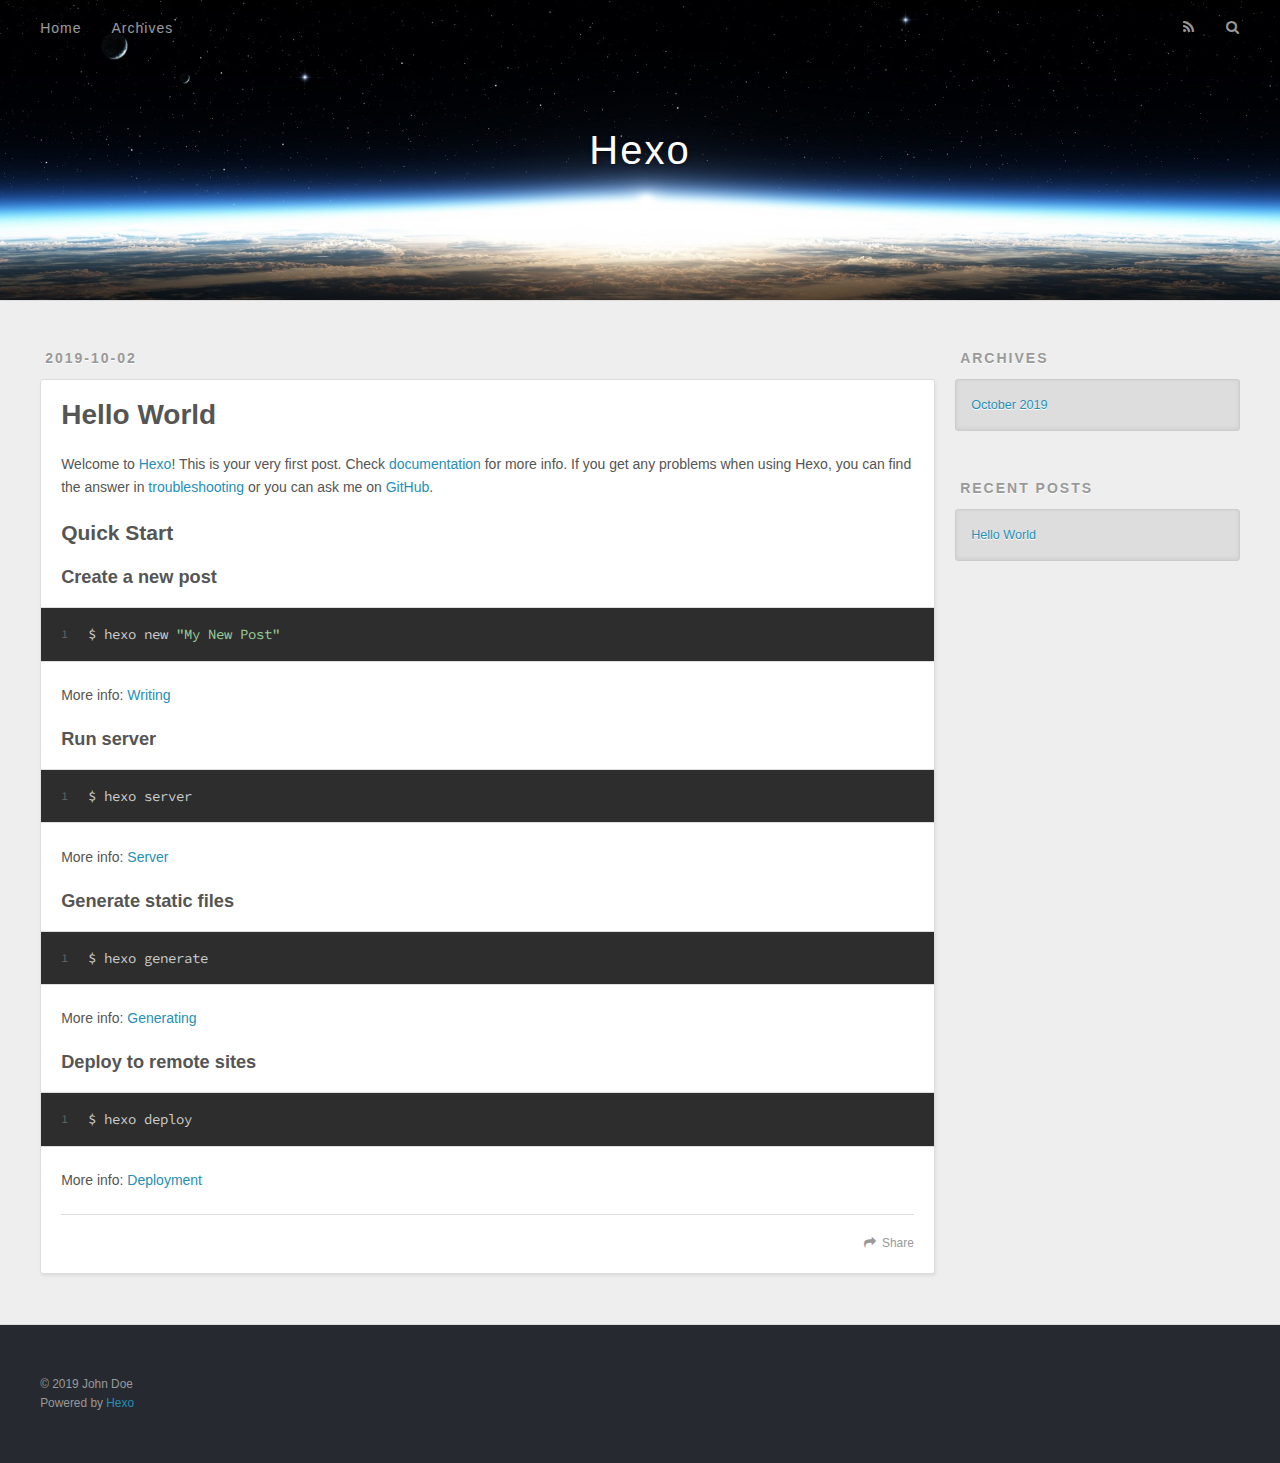
==== index.html @ 778a4d25 "Site updated: 2019-10-02 10:31:04" ====
<!DOCTYPE html>
<html>
<head><meta name="generator" content="Hexo 3.9.0">
  <meta charset="utf-8">
  

  
  <title>Hexo</title>
  <meta name="viewport" content="width=device-width, initial-scale=1, maximum-scale=1">
  <meta property="og:type" content="website">
<meta property="og:title" content="Hexo">
<meta property="og:url" content="http://yoursite.com/index.html">
<meta property="og:site_name" content="Hexo">
<meta property="og:locale" content="en">
<meta name="twitter:card" content="summary">
<meta name="twitter:title" content="Hexo">
  
    <link rel="alternate" href="/atom.xml" title="Hexo" type="application/atom+xml">
  
  
    <link rel="icon" href="/favicon.png">
  
  
    <link href="//fonts.googleapis.com/css?family=Source+Code+Pro" rel="stylesheet" type="text/css">
  
  <link rel="stylesheet" href="/css/style.css">
</head>
</html>
<body>
  <div id="container">
    <div id="wrap">
      <header id="header">
  <div id="banner"></div>
  <div id="header-outer" class="outer">
    <div id="header-title" class="inner">
      <h1 id="logo-wrap">
        <a href="/" id="logo">Hexo</a>
      </h1>
      
    </div>
    <div id="header-inner" class="inner">
      <nav id="main-nav">
        <a id="main-nav-toggle" class="nav-icon"></a>
        
          <a class="main-nav-link" href="/">Home</a>
        
          <a class="main-nav-link" href="/archives">Archives</a>
        
      </nav>
      <nav id="sub-nav">
        
          <a id="nav-rss-link" class="nav-icon" href="/atom.xml" title="RSS Feed"></a>
        
        <a id="nav-search-btn" class="nav-icon" title="Search"></a>
      </nav>
      <div id="search-form-wrap">
        <form action="//google.com/search" method="get" accept-charset="UTF-8" class="search-form"><input type="search" name="q" class="search-form-input" placeholder="Search"><button type="submit" class="search-form-submit">&#xF002;</button><input type="hidden" name="sitesearch" value="http://yoursite.com"></form>
      </div>
    </div>
  </div>
</header>
      <div class="outer">
        <section id="main">
  
    <article id="post-hello-world" class="article article-type-post" itemscope itemprop="blogPost">
  <div class="article-meta">
    <a href="/2019/10/02/hello-world/" class="article-date">
  <time datetime="2019-10-02T01:13:31.733Z" itemprop="datePublished">2019-10-02</time>
</a>
    
  </div>
  <div class="article-inner">
    
    
      <header class="article-header">
        
  
    <h1 itemprop="name">
      <a class="article-title" href="/2019/10/02/hello-world/">Hello World</a>
    </h1>
  

      </header>
    
    <div class="article-entry" itemprop="articleBody">
      
        <p>Welcome to <a href="https://hexo.io/" target="_blank" rel="noopener">Hexo</a>! This is your very first post. Check <a href="https://hexo.io/docs/" target="_blank" rel="noopener">documentation</a> for more info. If you get any problems when using Hexo, you can find the answer in <a href="https://hexo.io/docs/troubleshooting.html" target="_blank" rel="noopener">troubleshooting</a> or you can ask me on <a href="https://github.com/hexojs/hexo/issues" target="_blank" rel="noopener">GitHub</a>.</p>
<h2 id="Quick-Start"><a href="#Quick-Start" class="headerlink" title="Quick Start"></a>Quick Start</h2><h3 id="Create-a-new-post"><a href="#Create-a-new-post" class="headerlink" title="Create a new post"></a>Create a new post</h3><figure class="highlight bash"><table><tr><td class="gutter"><pre><span class="line">1</span><br></pre></td><td class="code"><pre><span class="line">$ hexo new <span class="string">"My New Post"</span></span><br></pre></td></tr></table></figure>

<p>More info: <a href="https://hexo.io/docs/writing.html" target="_blank" rel="noopener">Writing</a></p>
<h3 id="Run-server"><a href="#Run-server" class="headerlink" title="Run server"></a>Run server</h3><figure class="highlight bash"><table><tr><td class="gutter"><pre><span class="line">1</span><br></pre></td><td class="code"><pre><span class="line">$ hexo server</span><br></pre></td></tr></table></figure>

<p>More info: <a href="https://hexo.io/docs/server.html" target="_blank" rel="noopener">Server</a></p>
<h3 id="Generate-static-files"><a href="#Generate-static-files" class="headerlink" title="Generate static files"></a>Generate static files</h3><figure class="highlight bash"><table><tr><td class="gutter"><pre><span class="line">1</span><br></pre></td><td class="code"><pre><span class="line">$ hexo generate</span><br></pre></td></tr></table></figure>

<p>More info: <a href="https://hexo.io/docs/generating.html" target="_blank" rel="noopener">Generating</a></p>
<h3 id="Deploy-to-remote-sites"><a href="#Deploy-to-remote-sites" class="headerlink" title="Deploy to remote sites"></a>Deploy to remote sites</h3><figure class="highlight bash"><table><tr><td class="gutter"><pre><span class="line">1</span><br></pre></td><td class="code"><pre><span class="line">$ hexo deploy</span><br></pre></td></tr></table></figure>

<p>More info: <a href="https://hexo.io/docs/deployment.html" target="_blank" rel="noopener">Deployment</a></p>

      
    </div>
    <footer class="article-footer">
      <a data-url="http://yoursite.com/2019/10/02/hello-world/" data-id="ck18lhtvt0000tco5fx8d82p9" class="article-share-link">Share</a>
      
      
    </footer>
  </div>
  
</article>


  


</section>
        
          <aside id="sidebar">
  
    

  
    

  
    
  
    
  <div class="widget-wrap">
    <h3 class="widget-title">Archives</h3>
    <div class="widget">
      <ul class="archive-list"><li class="archive-list-item"><a class="archive-list-link" href="/archives/2019/10/">October 2019</a></li></ul>
    </div>
  </div>


  
    
  <div class="widget-wrap">
    <h3 class="widget-title">Recent Posts</h3>
    <div class="widget">
      <ul>
        
          <li>
            <a href="/2019/10/02/hello-world/">Hello World</a>
          </li>
        
      </ul>
    </div>
  </div>

  
</aside>
        
      </div>
      <footer id="footer">
  
  <div class="outer">
    <div id="footer-info" class="inner">
      &copy; 2019 John Doe<br>
      Powered by <a href="http://hexo.io/" target="_blank">Hexo</a>
    </div>
  </div>
</footer>
    </div>
    <nav id="mobile-nav">
  
    <a href="/" class="mobile-nav-link">Home</a>
  
    <a href="/archives" class="mobile-nav-link">Archives</a>
  
</nav>
    

<script src="//ajax.googleapis.com/ajax/libs/jquery/2.0.3/jquery.min.js"></script>


  <link rel="stylesheet" href="/fancybox/jquery.fancybox.css">
  <script src="/fancybox/jquery.fancybox.pack.js"></script>


<script src="/js/script.js"></script>



  </div>
</body>
</html>
---- css/style.css ----
body {
  width: 100%;
}
body:before,
body:after {
  content: "";
  display: table;
}
body:after {
  clear: both;
}
html,
body,
div,
span,
applet,
object,
iframe,
h1,
h2,
h3,
h4,
h5,
h6,
p,
blockquote,
pre,
a,
abbr,
acronym,
address,
big,
cite,
code,
del,
dfn,
em,
img,
ins,
kbd,
q,
s,
samp,
small,
strike,
strong,
sub,
sup,
tt,
var,
dl,
dt,
dd,
ol,
ul,
li,
fieldset,
form,
label,
legend,
table,
caption,
tbody,
tfoot,
thead,
tr,
th,
td {
  margin: 0;
  padding: 0;
  border: 0;
  outline: 0;
  font-weight: inherit;
  font-style: inherit;
  font-family: inherit;
  font-size: 100%;
  vertical-align: baseline;
}
body {
  line-height: 1;
  color: #000;
  background: #fff;
}
ol,
ul {
  list-style: none;
}
table {
  border-collapse: separate;
  border-spacing: 0;
  vertical-align: middle;
}
caption,
th,
td {
  text-align: left;
  font-weight: normal;
  vertical-align: middle;
}
a img {
  border: none;
}
input,
button {
  margin: 0;
  padding: 0;
}
input::-moz-focus-inner,
button::-moz-focus-inner {
  border: 0;
  padding: 0;
}
@font-face {
  font-family: FontAwesome;
  font-style: normal;
  font-weight: normal;
  src: url("fonts/fontawesome-webfont.eot?v=#4.0.3");
  src: url("fonts/fontawesome-webfont.eot?#iefix&v=#4.0.3") format("embedded-opentype"), url("fonts/fontawesome-webfont.woff?v=#4.0.3") format("woff"), url("fonts/fontawesome-webfont.ttf?v=#4.0.3") format("truetype"), url("fonts/fontawesome-webfont.svg#fontawesomeregular?v=#4.0.3") format("svg");
}
html,
body,
#container {
  height: 100%;
}
body {
  background: #eee;
  font: 14px -apple-system, BlinkMacSystemFont, "Segoe UI", "Roboto", "Oxygen", "Ubuntu", "Cantarell", "Fira Sans", "Droid Sans", "Helvetica Neue", sans-serif;
  -webkit-text-size-adjust: 100%;
}
.outer {
  max-width: 1220px;
  margin: 0 auto;
  padding: 0 20px;
}
.outer:before,
.outer:after {
  content: "";
  display: table;
}
.outer:after {
  clear: both;
}
.inner {
  display: inline;
  float: left;
  width: 98.33333333333333%;
  margin: 0 0.833333333333333%;
}
.left,
.alignleft {
  float: left;
}
.right,
.alignright {
  float: right;
}
.clear {
  clear: both;
}
#container {
  position: relative;
}
.mobile-nav-on {
  overflow: hidden;
}
#wrap {
  height: 100%;
  width: 100%;
  position: absolute;
  top: 0;
  left: 0;
  -webkit-transition: 0.2s ease-out;
  -moz-transition: 0.2s ease-out;
  -ms-transition: 0.2s ease-out;
  transition: 0.2s ease-out;
  z-index: 1;
  background: #eee;
}
.mobile-nav-on #wrap {
  left: 280px;
}
@media screen and (min-width: 768px) {
  #main {
    display: inline;
    float: left;
    width: 73.33333333333333%;
    margin: 0 0.833333333333333%;
  }
}
.article-date,
.article-category-link,
.archive-year,
.widget-title {
  text-decoration: none;
  text-transform: uppercase;
  letter-spacing: 2px;
  color: #999;
  margin-bottom: 1em;
  margin-left: 5px;
  line-height: 1em;
  text-shadow: 0 1px #fff;
  font-weight: bold;
}
.article-inner,
.archive-article-inner {
  background: #fff;
  -webkit-box-shadow: 1px 2px 3px #ddd;
  box-shadow: 1px 2px 3px #ddd;
  border: 1px solid #ddd;
  border-radius: 3px;
}
.article-entry h1,
.widget h1 {
  font-size: 2em;
}
.article-entry h2,
.widget h2 {
  font-size: 1.5em;
}
.article-entry h3,
.widget h3 {
  font-size: 1.3em;
}
.article-entry h4,
.widget h4 {
  font-size: 1.2em;
}
.article-entry h5,
.widget h5 {
  font-size: 1em;
}
.article-entry h6,
.widget h6 {
  font-size: 1em;
  color: #999;
}
.article-entry hr,
.widget hr {
  border: 1px dashed #ddd;
}
.article-entry strong,
.widget strong {
  font-weight: bold;
}
.article-entry em,
.widget em,
.article-entry cite,
.widget cite {
  font-style: italic;
}
.article-entry sup,
.widget sup,
.article-entry sub,
.widget sub {
  font-size: 0.75em;
  line-height: 0;
  position: relative;
  vertical-align: baseline;
}
.article-entry sup,
.widget sup {
  top: -0.5em;
}
.article-entry sub,
.widget sub {
  bottom: -0.2em;
}
.article-entry small,
.widget small {
  font-size: 0.85em;
}
.article-entry acronym,
.widget acronym,
.article-entry abbr,
.widget abbr {
  border-bottom: 1px dotted;
}
.article-entry ul,
.widget ul,
.article-entry ol,
.widget ol,
.article-entry dl,
.widget dl {
  margin: 0 20px;
  line-height: 1.6em;
}
.article-entry ul ul,
.widget ul ul,
.article-entry ol ul,
.widget ol ul,
.article-entry ul ol,
.widget ul ol,
.article-entry ol ol,
.widget ol ol {
  margin-top: 0;
  margin-bottom: 0;
}
.article-entry ul,
.widget ul {
  list-style: disc;
}
.article-entry ol,
.widget ol {
  list-style: decimal;
}
.article-entry dt,
.widget dt {
  font-weight: bold;
}
#header {
  height: 300px;
  position: relative;
  border-bottom: 1px solid #ddd;
}
#header:before,
#header:after {
  content: "";
  position: absolute;
  left: 0;
  right: 0;
  height: 40px;
}
#header:before {
  top: 0;
  background: -webkit-linear-gradient(rgba(0,0,0,0.2), transparent);
  background: -moz-linear-gradient(rgba(0,0,0,0.2), transparent);
  background: -ms-linear-gradient(rgba(0,0,0,0.2), transparent);
  background: linear-gradient(rgba(0,0,0,0.2), transparent);
}
#header:after {
  bottom: 0;
  background: -webkit-linear-gradient(transparent, rgba(0,0,0,0.2));
  background: -moz-linear-gradient(transparent, rgba(0,0,0,0.2));
  background: -ms-linear-gradient(transparent, rgba(0,0,0,0.2));
  background: linear-gradient(transparent, rgba(0,0,0,0.2));
}
#header-outer {
  height: 100%;
  position: relative;
}
#header-inner {
  position: relative;
  overflow: hidden;
}
#banner {
  position: absolute;
  top: 0;
  left: 0;
  width: 100%;
  height: 100%;
  background: url("images/banner.jpg") center #000;
  -webkit-background-size: cover;
  -moz-background-size: cover;
  background-size: cover;
  z-index: -1;
}
#header-title {
  text-align: center;
  height: 40px;
  position: absolute;
  top: 50%;
  left: 0;
  margin-top: -20px;
}
#logo,
#subtitle {
  text-decoration: none;
  color: #fff;
  font-weight: 300;
  text-shadow: 0 1px 4px rgba(0,0,0,0.3);
}
#logo {
  font-size: 40px;
  line-height: 40px;
  letter-spacing: 2px;
}
#subtitle {
  font-size: 16px;
  line-height: 16px;
  letter-spacing: 1px;
}
#subtitle-wrap {
  margin-top: 16px;
}
#main-nav {
  float: left;
  margin-left: -15px;
}
.nav-icon,
.main-nav-link {
  float: left;
  color: #fff;
  opacity: 0.6;
  text-decoration: none;
  text-shadow: 0 1px rgba(0,0,0,0.2);
  -webkit-transition: opacity 0.2s;
  -moz-transition: opacity 0.2s;
  -ms-transition: opacity 0.2s;
  transition: opacity 0.2s;
  display: block;
  padding: 20px 15px;
}
.nav-icon:hover,
.main-nav-link:hover {
  opacity: 1;
}
.nav-icon {
  font-family: FontAwesome;
  text-align: center;
  font-size: 14px;
  width: 14px;
  height: 14px;
  padding: 20px 15px;
  position: relative;
  cursor: pointer;
}
.main-nav-link {
  font-weight: 300;
  letter-spacing: 1px;
}
@media screen and (max-width: 479px) {
  .main-nav-link {
    display: none;
  }
}
#main-nav-toggle {
  display: none;
}
#main-nav-toggle:before {
  content: "\f0c9";
}
@media screen and (max-width: 479px) {
  #main-nav-toggle {
    display: block;
  }
}
#sub-nav {
  float: right;
  margin-right: -15px;
}
#nav-rss-link:before {
  content: "\f09e";
}
#nav-search-btn:before {
  content: "\f002";
}
#search-form-wrap {
  position: absolute;
  top: 15px;
  width: 150px;
  height: 30px;
  right: -150px;
  opacity: 0;
  -webkit-transition: 0.2s ease-out;
  -moz-transition: 0.2s ease-out;
  -ms-transition: 0.2s ease-out;
  transition: 0.2s ease-out;
}
#search-form-wrap.on {
  opacity: 1;
  right: 0;
}
@media screen and (max-width: 479px) {
  #search-form-wrap {
    width: 100%;
    right: -100%;
  }
}
.search-form {
  position: absolute;
  top: 0;
  left: 0;
  right: 0;
  background: #fff;
  padding: 5px 15px;
  border-radius: 15px;
  -webkit-box-shadow: 0 0 10px rgba(0,0,0,0.3);
  box-shadow: 0 0 10px rgba(0,0,0,0.3);
}
.search-form-input {
  border: none;
  background: none;
  color: #555;
  width: 100%;
  font: 13px -apple-system, BlinkMacSystemFont, "Segoe UI", "Roboto", "Oxygen", "Ubuntu", "Cantarell", "Fira Sans", "Droid Sans", "Helvetica Neue", sans-serif;
  outline: none;
}
.search-form-input::-webkit-search-results-decoration,
.search-form-input::-webkit-search-cancel-button {
  -webkit-appearance: none;
}
.search-form-submit {
  position: absolute;
  top: 50%;
  right: 10px;
  margin-top: -7px;
  font: 13px FontAwesome;
  border: none;
  background: none;
  color: #bbb;
  cursor: pointer;
}
.search-form-submit:hover,
.search-form-submit:focus {
  color: #777;
}
.article {
  margin: 50px 0;
}
.article-inner {
  overflow: hidden;
}
.article-meta:before,
.article-meta:after {
  content: "";
  display: table;
}
.article-meta:after {
  clear: both;
}
.article-date {
  float: left;
}
.article-category {
  float: left;
  line-height: 1em;
  color: #ccc;
  text-shadow: 0 1px #fff;
  margin-left: 8px;
}
.article-category:before {
  content: "\2022";
}
.article-category-link {
  margin: 0 12px 1em;
}
.article-header {
  padding: 20px 20px 0;
}
.article-title {
  text-decoration: none;
  font-size: 2em;
  font-weight: bold;
  color: #555;
  line-height: 1.1em;
  -webkit-transition: color 0.2s;
  -moz-transition: color 0.2s;
  -ms-transition: color 0.2s;
  transition: color 0.2s;
}
a.article-title:hover {
  color: #258fb8;
}
.article-entry {
  color: #555;
  padding: 0 20px;
}
.article-entry:before,
.article-entry:after {
  content: "";
  display: table;
}
.article-entry:after {
  clear: both;
}
.article-entry p,
.article-entry table {
  line-height: 1.6em;
  margin: 1.6em 0;
}
.article-entry h1,
.article-entry h2,
.article-entry h3,
.article-entry h4,
.article-entry h5,
.article-entry h6 {
  font-weight: bold;
}
.article-entry h1,
.article-entry h2,
.article-entry h3,
.article-entry h4,
.article-entry h5,
.article-entry h6 {
  line-height: 1.1em;
  margin: 1.1em 0;
}
.article-entry a {
  color: #258fb8;
  text-decoration: none;
}
.article-entry a:hover {
  text-decoration: underline;
}
.article-entry ul,
.article-entry ol,
.article-entry dl {
  margin-top: 1.6em;
  margin-bottom: 1.6em;
}
.article-entry img,
.article-entry video {
  max-width: 100%;
  height: auto;
  display: block;
  margin: auto;
}
.article-entry iframe {
  border: none;
}
.article-entry table {
  width: 100%;
  border-collapse: collapse;
  border-spacing: 0;
}
.article-entry th {
  font-weight: bold;
  border-bottom: 3px solid #ddd;
  padding-bottom: 0.5em;
}
.article-entry td {
  border-bottom: 1px solid #ddd;
  padding: 10px 0;
}
.article-entry blockquote {
  font-family: Georgia, "Times New Roman", serif;
  font-size: 1.4em;
  margin: 1.6em 20px;
  text-align: center;
}
.article-entry blockquote footer {
  font-size: 14px;
  margin: 1.6em 0;
  font-family: -apple-system, BlinkMacSystemFont, "Segoe UI", "Roboto", "Oxygen", "Ubuntu", "Cantarell", "Fira Sans", "Droid Sans", "Helvetica Neue", sans-serif;
}
.article-entry blockquote footer cite:before {
  content: "—";
  padding: 0 0.5em;
}
.article-entry .pullquote {
  text-align: left;
  width: 45%;
  margin: 0;
}
.article-entry .pullquote.left {
  margin-left: 0.5em;
  margin-right: 1em;
}
.article-entry .pullquote.right {
  margin-right: 0.5em;
  margin-left: 1em;
}
.article-entry .caption {
  color: #999;
  display: block;
  font-size: 0.9em;
  margin-top: 0.5em;
  position: relative;
  text-align: center;
}
.article-entry .video-container {
  position: relative;
  padding-top: 56.25%;
  height: 0;
  overflow: hidden;
}
.article-entry .video-container iframe,
.article-entry .video-container object,
.article-entry .video-container embed {
  position: absolute;
  top: 0;
  left: 0;
  width: 100%;
  height: 100%;
  margin-top: 0;
}
.article-more-link a {
  display: inline-block;
  line-height: 1em;
  padding: 6px 15px;
  border-radius: 15px;
  background: #eee;
  color: #999;
  text-shadow: 0 1px #fff;
  text-decoration: none;
}
.article-more-link a:hover {
  background: #258fb8;
  color: #fff;
  text-decoration: none;
  text-shadow: 0 1px #1e7293;
}
.article-footer {
  font-size: 0.85em;
  line-height: 1.6em;
  border-top: 1px solid #ddd;
  padding-top: 1.6em;
  margin: 0 20px 20px;
}
.article-footer:before,
.article-footer:after {
  content: "";
  display: table;
}
.article-footer:after {
  clear: both;
}
.article-footer a {
  color: #999;
  text-decoration: none;
}
.article-footer a:hover {
  color: #555;
}
.article-tag-list-item {
  float: left;
  margin-right: 10px;
}
.article-tag-list-link:before {
  content: "#";
}
.article-comment-link {
  float: right;
}
.article-comment-link:before {
  content: "\f075";
  font-family: FontAwesome;
  padding-right: 8px;
}
.article-share-link {
  cursor: pointer;
  float: right;
  margin-left: 20px;
}
.article-share-link:before {
  content: "\f064";
  font-family: FontAwesome;
  padding-right: 6px;
}
#article-nav {
  position: relative;
}
#article-nav:before,
#article-nav:after {
  content: "";
  display: table;
}
#article-nav:after {
  clear: both;
}
@media screen and (min-width: 768px) {
  #article-nav {
    margin: 50px 0;
  }
  #article-nav:before {
    width: 8px;
    height: 8px;
    position: absolute;
    top: 50%;
    left: 50%;
    margin-top: -4px;
    margin-left: -4px;
    content: "";
    border-radius: 50%;
    background: #ddd;
    -webkit-box-shadow: 0 1px 2px #fff;
    box-shadow: 0 1px 2px #fff;
  }
}
.article-nav-link-wrap {
  text-decoration: none;
  text-shadow: 0 1px #fff;
  color: #999;
  -webkit-box-sizing: border-box;
  -moz-box-sizing: border-box;
  box-sizing: border-box;
  margin-top: 50px;
  text-align: center;
  display: block;
}
.article-nav-link-wrap:hover {
  color: #555;
}
@media screen and (min-width: 768px) {
  .article-nav-link-wrap {
    width: 50%;
    margin-top: 0;
  }
}
@media screen and (min-width: 768px) {
  #article-nav-newer {
    float: left;
    text-align: right;
    padding-right: 20px;
  }
}
@media screen and (min-width: 768px) {
  #article-nav-older {
    float: right;
    text-align: left;
    padding-left: 20px;
  }
}
.article-nav-caption {
  text-transform: uppercase;
  letter-spacing: 2px;
  color: #ddd;
  line-height: 1em;
  font-weight: bold;
}
#article-nav-newer .article-nav-caption {
  margin-right: -2px;
}
.article-nav-title {
  font-size: 0.85em;
  line-height: 1.6em;
  margin-top: 0.5em;
}
.article-share-box {
  position: absolute;
  display: none;
  background: #fff;
  -webkit-box-shadow: 1px 2px 10px rgba(0,0,0,0.2);
  box-shadow: 1px 2px 10px rgba(0,0,0,0.2);
  border-radius: 3px;
  margin-left: -145px;
  overflow: hidden;
  z-index: 1;
}
.article-share-box.on {
  display: block;
}
.article-share-input {
  width: 100%;
  background: none;
  -webkit-box-sizing: border-box;
  -moz-box-sizing: border-box;
  box-sizing: border-box;
  font: 14px -apple-system, BlinkMacSystemFont, "Segoe UI", "Roboto", "Oxygen", "Ubuntu", "Cantarell", "Fira Sans", "Droid Sans", "Helvetica Neue", sans-serif;
  padding: 0 15px;
  color: #555;
  outline: none;
  border: 1px solid #ddd;
  border-radius: 3px 3px 0 0;
  height: 36px;
  line-height: 36px;
}
.article-share-links {
  background: #eee;
}
.article-share-links:before,
.article-share-links:after {
  content: "";
  display: table;
}
.article-share-links:after {
  clear: both;
}
.article-share-twitter,
.article-share-facebook,
.article-share-pinterest,
.article-share-google {
  width: 50px;
  height: 36px;
  display: block;
  float: left;
  position: relative;
  color: #999;
  text-shadow: 0 1px #fff;
}
.article-share-twitter:before,
.article-share-facebook:before,
.article-share-pinterest:before,
.article-share-google:before {
  font-size: 20px;
  font-family: FontAwesome;
  width: 20px;
  height: 20px;
  position: absolute;
  top: 50%;
  left: 50%;
  margin-top: -10px;
  margin-left: -10px;
  text-align: center;
}
.article-share-twitter:hover,
.article-share-facebook:hover,
.article-share-pinterest:hover,
.article-share-google:hover {
  color: #fff;
}
.article-share-twitter:before {
  content: "\f099";
}
.article-share-twitter:hover {
  background: #00aced;
  text-shadow: 0 1px #008abe;
}
.article-share-facebook:before {
  content: "\f09a";
}
.article-share-facebook:hover {
  background: #3b5998;
  text-shadow: 0 1px #2f477a;
}
.article-share-pinterest:before {
  content: "\f0d2";
}
.article-share-pinterest:hover {
  background: #cb2027;
  text-shadow: 0 1px #a21a1f;
}
.article-share-google:before {
  content: "\f0d5";
}
.article-share-google:hover {
  background: #dd4b39;
  text-shadow: 0 1px #be3221;
}
.article-gallery {
  background: #000;
  position: relative;
}
.article-gallery-photos {
  position: relative;
  overflow: hidden;
}
.article-gallery-img {
  display: none;
  max-width: 100%;
}
.article-gallery-img:first-child {
  display: block;
}
.article-gallery-img.loaded {
  position: absolute;
  display: block;
}
.article-gallery-img img {
  display: block;
  max-width: 100%;
  margin: 0 auto;
}
#comments {
  background: #fff;
  -webkit-box-shadow: 1px 2px 3px #ddd;
  box-shadow: 1px 2px 3px #ddd;
  padding: 20px;
  border: 1px solid #ddd;
  border-radius: 3px;
  margin: 50px 0;
}
#comments a {
  color: #258fb8;
}
.archives-wrap {
  margin: 50px 0;
}
.archives:before,
.archives:after {
  content: "";
  display: table;
}
.archives:after {
  clear: both;
}
.archive-year-wrap {
  margin-bottom: 1em;
}
.archives {
  -webkit-column-gap: 10px;
  -moz-column-gap: 10px;
  column-gap: 10px;
}
@media screen and (min-width: 480px) and (max-width: 767px) {
  .archives {
    -webkit-column-count: 2;
    -moz-column-count: 2;
    column-count: 2;
  }
}
@media screen and (min-width: 768px) {
  .archives {
    -webkit-column-count: 3;
    -moz-column-count: 3;
    column-count: 3;
  }
}
.archive-article {
  -webkit-column-break-inside: avoid;
  page-break-inside: avoid;
  overflow: hidden;
  break-inside: avoid-column;
}
.archive-article-inner {
  padding: 10px;
  margin-bottom: 15px;
}
.archive-article-title {
  text-decoration: none;
  font-weight: bold;
  color: #555;
  -webkit-transition: color 0.2s;
  -moz-transition: color 0.2s;
  -ms-transition: color 0.2s;
  transition: color 0.2s;
  line-height: 1.6em;
}
.archive-article-title:hover {
  color: #258fb8;
}
.archive-article-footer {
  margin-top: 1em;
}
.archive-article-date {
  color: #999;
  text-decoration: none;
  font-size: 0.85em;
  line-height: 1em;
  margin-bottom: 0.5em;
  display: block;
}
#page-nav {
  margin: 50px auto;
  background: #fff;
  -webkit-box-shadow: 1px 2px 3px #ddd;
  box-shadow: 1px 2px 3px #ddd;
  border: 1px solid #ddd;
  border-radius: 3px;
  text-align: center;
  color: #999;
  overflow: hidden;
}
#page-nav:before,
#page-nav:after {
  content: "";
  display: table;
}
#page-nav:after {
  clear: both;
}
#page-nav a,
#page-nav span {
  padding: 10px 20px;
  line-height: 1;
  height: 2ex;
}
#page-nav a {
  color: #999;
  text-decoration: none;
}
#page-nav a:hover {
  background: #999;
  color: #fff;
}
#page-nav .prev {
  float: left;
}
#page-nav .next {
  float: right;
}
#page-nav .page-number {
  display: inline-block;
}
@media screen and (max-width: 479px) {
  #page-nav .page-number {
    display: none;
  }
}
#page-nav .current {
  color: #555;
  font-weight: bold;
}
#page-nav .space {
  color: #ddd;
}
#footer {
  background: #262a30;
  padding: 50px 0;
  border-top: 1px solid #ddd;
  color: #999;
}
#footer a {
  color: #258fb8;
  text-decoration: none;
}
#footer a:hover {
  text-decoration: underline;
}
#footer-info {
  line-height: 1.6em;
  font-size: 0.85em;
}
.article-entry pre,
.article-entry .highlight {
  background: #2d2d2d;
  margin: 0 -20px;
  padding: 15px 20px;
  border-style: solid;
  border-color: #ddd;
  border-width: 1px 0;
  overflow: auto;
  color: #ccc;
  line-height: 22.400000000000002px;
}
.article-entry .highlight .gutter pre,
.article-entry .gist .gist-file .gist-data .line-numbers {
  color: #666;
  font-size: 0.85em;
}
.article-entry pre,
.article-entry code {
  font-family: "Source Code Pro", Consolas, Monaco, Menlo, Consolas, monospace;
}
.article-entry code {
  background: #eee;
  text-shadow: 0 1px #fff;
  padding: 0 0.3em;
}
.article-entry pre code {
  background: none;
  text-shadow: none;
  padding: 0;
}
.article-entry .highlight pre {
  border: none;
  margin: 0;
  padding: 0;
}
.article-entry .highlight table {
  margin: 0;
  width: auto;
}
.article-entry .highlight td {
  border: none;
  padding: 0;
}
.article-entry .highlight figcaption {
  font-size: 0.85em;
  color: #999;
  line-height: 1em;
  margin-bottom: 1em;
}
.article-entry .highlight figcaption:before,
.article-entry .highlight figcaption:after {
  content: "";
  display: table;
}
.article-entry .highlight figcaption:after {
  clear: both;
}
.article-entry .highlight figcaption a {
  float: right;
}
.article-entry .highlight .gutter pre {
  text-align: right;
  padding-right: 20px;
}
.article-entry .highlight .line {
  height: 22.400000000000002px;
}
.article-entry .highlight .line.marked {
  background: #515151;
}
.article-entry .gist {
  margin: 0 -20px;
  border-style: solid;
  border-color: #ddd;
  border-width: 1px 0;
  background: #2d2d2d;
  padding: 15px 20px 15px 0;
}
.article-entry .gist .gist-file {
  border: none;
  font-family: "Source Code Pro", Consolas, Monaco, Menlo, Consolas, monospace;
  margin: 0;
}
.article-entry .gist .gist-file .gist-data {
  background: none;
  border: none;
}
.article-entry .gist .gist-file .gist-data .line-numbers {
  background: none;
  border: none;
  padding: 0 20px 0 0;
}
.article-entry .gist .gist-file .gist-data .line-data {
  padding: 0 !important;
}
.article-entry .gist .gist-file .highlight {
  margin: 0;
  padding: 0;
  border: none;
}
.article-entry .gist .gist-file .gist-meta {
  background: #2d2d2d;
  color: #999;
  font: 0.85em -apple-system, BlinkMacSystemFont, "Segoe UI", "Roboto", "Oxygen", "Ubuntu", "Cantarell", "Fira Sans", "Droid Sans", "Helvetica Neue", sans-serif;
  text-shadow: 0 0;
  padding: 0;
  margin-top: 1em;
  margin-left: 20px;
}
.article-entry .gist .gist-file .gist-meta a {
  color: #258fb8;
  font-weight: normal;
}
.article-entry .gist .gist-file .gist-meta a:hover {
  text-decoration: underline;
}
pre .comment,
pre .title {
  color: #999;
}
pre .variable,
pre .attribute,
pre .tag,
pre .regexp,
pre .ruby .constant,
pre .xml .tag .title,
pre .xml .pi,
pre .xml .doctype,
pre .html .doctype,
pre .css .id,
pre .css .class,
pre .css .pseudo {
  color: #f2777a;
}
pre .number,
pre .preprocessor,
pre .built_in,
pre .literal,
pre .params,
pre .constant {
  color: #f99157;
}
pre .class,
pre .ruby .class .title,
pre .css .rules .attribute {
  color: #9c9;
}
pre .string,
pre .value,
pre .inheritance,
pre .header,
pre .ruby .symbol,
pre .xml .cdata {
  color: #9c9;
}
pre .css .hexcolor {
  color: #6cc;
}
pre .function,
pre .python .decorator,
pre .python .title,
pre .ruby .function .title,
pre .ruby .title .keyword,
pre .perl .sub,
pre .javascript .title,
pre .coffeescript .title {
  color: #69c;
}
pre .keyword,
pre .javascript .function {
  color: #c9c;
}
@media screen and (max-width: 479px) {
  #mobile-nav {
    position: absolute;
    top: 0;
    left: 0;
    width: 280px;
    height: 100%;
    background: #191919;
    border-right: 1px solid #fff;
  }
}
@media screen and (max-width: 479px) {
  .mobile-nav-link {
    display: block;
    color: #999;
    text-decoration: none;
    padding: 15px 20px;
    font-weight: bold;
  }
  .mobile-nav-link:hover {
    color: #fff;
  }
}
@media screen and (min-width: 768px) {
  #sidebar {
    display: inline;
    float: left;
    width: 23.333333333333332%;
    margin: 0 0.833333333333333%;
  }
}
.widget-wrap {
  margin: 50px 0;
}
.widget {
  color: #777;
  text-shadow: 0 1px #fff;
  background: #ddd;
  -webkit-box-shadow: 0 -1px 4px #ccc inset;
  box-shadow: 0 -1px 4px #ccc inset;
  border: 1px solid #ccc;
  padding: 15px;
  border-radius: 3px;
}
.widget a {
  color: #258fb8;
  text-decoration: none;
}
.widget a:hover {
  text-decoration: underline;
}
.widget ul ul,
.widget ol ul,
.widget dl ul,
.widget ul ol,
.widget ol ol,
.widget dl ol,
.widget ul dl,
.widget ol dl,
.widget dl dl {
  margin-left: 15px;
  list-style: disc;
}
.widget {
  line-height: 1.6em;
  word-wrap: break-word;
  font-size: 0.9em;
}
.widget ul,
.widget ol {
  list-style: none;
  margin: 0;
}
.widget ul ul,
.widget ol ul,
.widget ul ol,
.widget ol ol {
  margin: 0 20px;
}
.widget ul ul,
.widget ol ul {
  list-style: disc;
}
.widget ul ol,
.widget ol ol {
  list-style: decimal;
}
.category-list-count,
.tag-list-count,
.archive-list-count {
  padding-left: 5px;
  color: #999;
  font-size: 0.85em;
}
.category-list-count:before,
.tag-list-count:before,
.archive-list-count:before {
  content: "(";
}
.category-list-count:after,
.tag-list-count:after,
.archive-list-count:after {
  content: ")";
}
.tagcloud a {
  margin-right: 5px;
  display: inline-block;
}
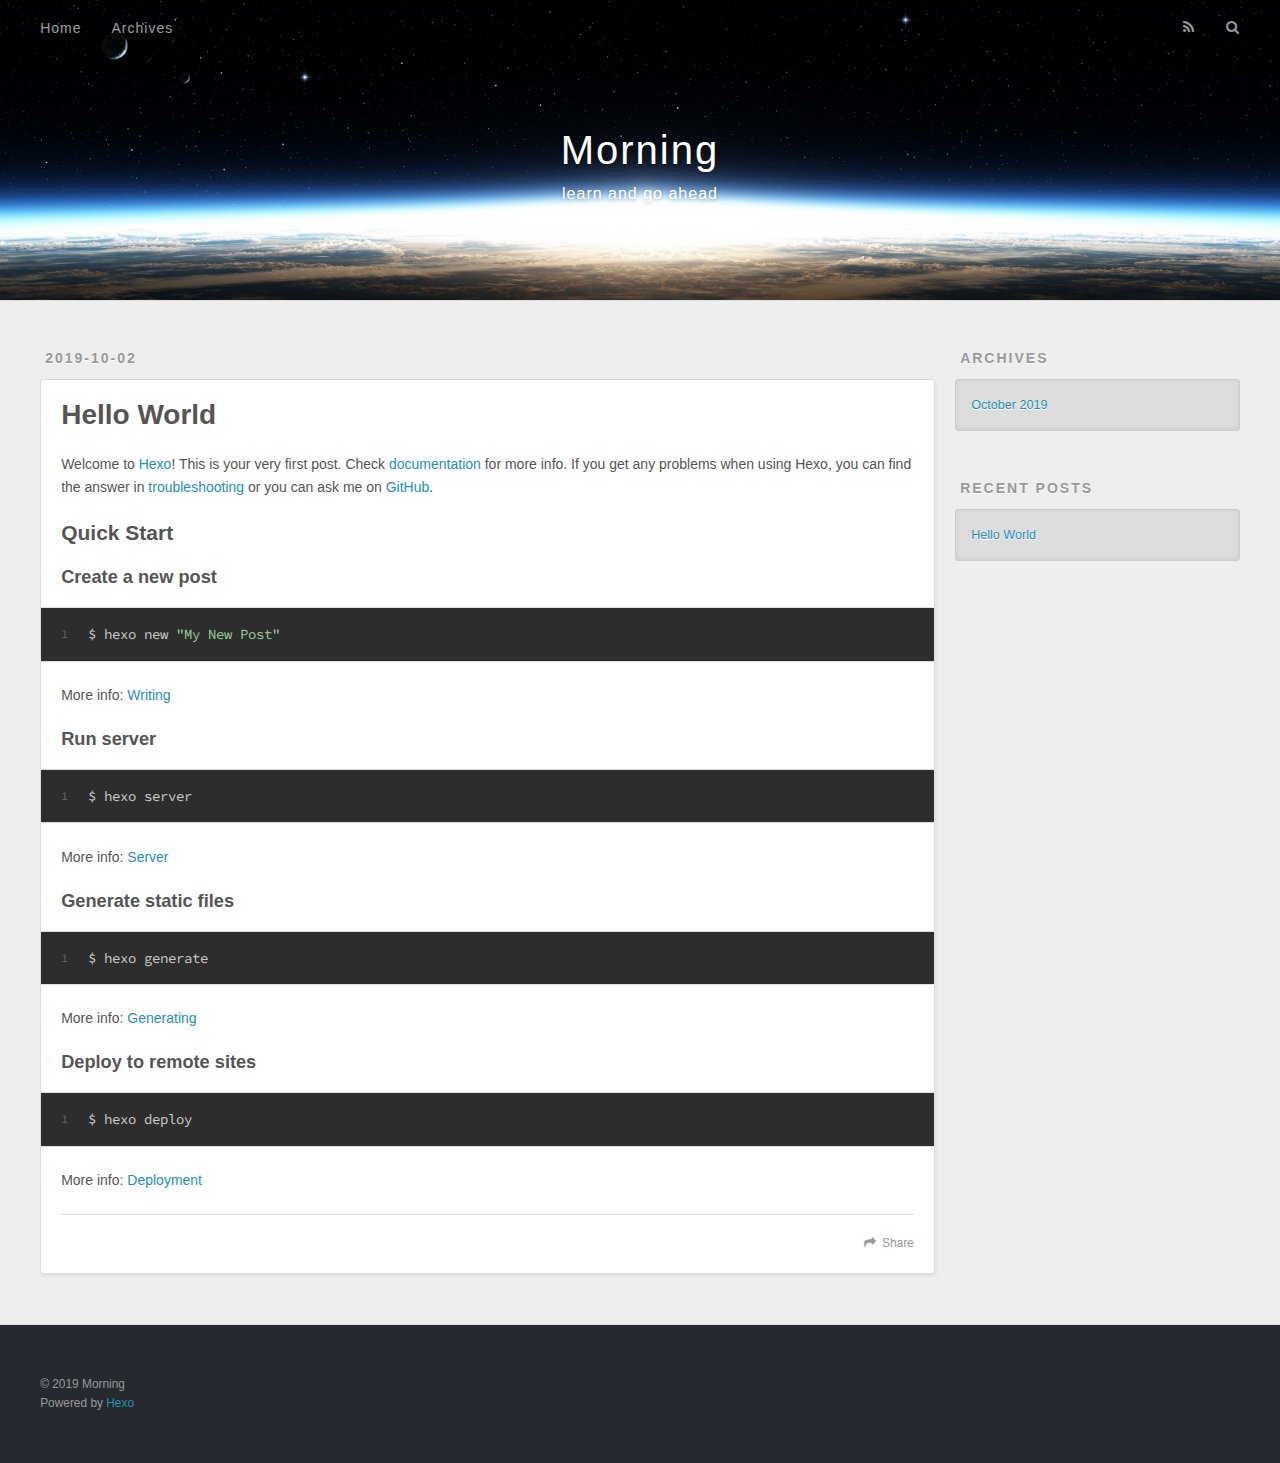
==== commit 31b52960: "Site updated: 2019-10-02 11:17:38" ====
--- a/index.html
+++ b/index.html
@@ -5,17 +5,21 @@
   
 
   
-  <title>Hexo</title>
+  <title>Morning</title>
   <meta name="viewport" content="width=device-width, initial-scale=1, maximum-scale=1">
-  <meta property="og:type" content="website">
-<meta property="og:title" content="Hexo">
+  <meta name="description" content="I want to make intelligent robot dog,so I choose to learn artificialintelligence">
+<meta name="keywords" content="python,algorithm,machine learning,deep learning">
+<meta property="og:type" content="website">
+<meta property="og:title" content="Morning">
 <meta property="og:url" content="http://yoursite.com/index.html">
-<meta property="og:site_name" content="Hexo">
+<meta property="og:site_name" content="Morning">
+<meta property="og:description" content="I want to make intelligent robot dog,so I choose to learn artificialintelligence">
 <meta property="og:locale" content="en">
 <meta name="twitter:card" content="summary">
-<meta name="twitter:title" content="Hexo">
+<meta name="twitter:title" content="Morning">
+<meta name="twitter:description" content="I want to make intelligent robot dog,so I choose to learn artificialintelligence">
   
-    <link rel="alternate" href="/atom.xml" title="Hexo" type="application/atom+xml">
+    <link rel="alternate" href="/atom.xml" title="Morning" type="application/atom+xml">
   
   
     <link rel="icon" href="/favicon.png">
@@ -34,8 +38,12 @@
   <div id="header-outer" class="outer">
     <div id="header-title" class="inner">
       <h1 id="logo-wrap">
-        <a href="/" id="logo">Hexo</a>
+        <a href="/" id="logo">Morning</a>
       </h1>
+      
+        <h2 id="subtitle-wrap">
+          <a href="/" id="subtitle">learn and go ahead</a>
+        </h2>
       
     </div>
     <div id="header-inner" class="inner">
@@ -101,7 +109,7 @@
       
     </div>
     <footer class="article-footer">
-      <a data-url="http://yoursite.com/2019/10/02/hello-world/" data-id="ck18lhtvt0000tco5fx8d82p9" class="article-share-link">Share</a>
+      <a data-url="http://yoursite.com/2019/10/02/hello-world/" data-id="ck18p9xtc0000z2o5iy50b7jh" class="article-share-link">Share</a>
       
       
     </footer>
@@ -157,7 +165,7 @@
   
   <div class="outer">
     <div id="footer-info" class="inner">
-      &copy; 2019 John Doe<br>
+      &copy; 2019 Morning<br>
       Powered by <a href="http://hexo.io/" target="_blank">Hexo</a>
     </div>
   </div>
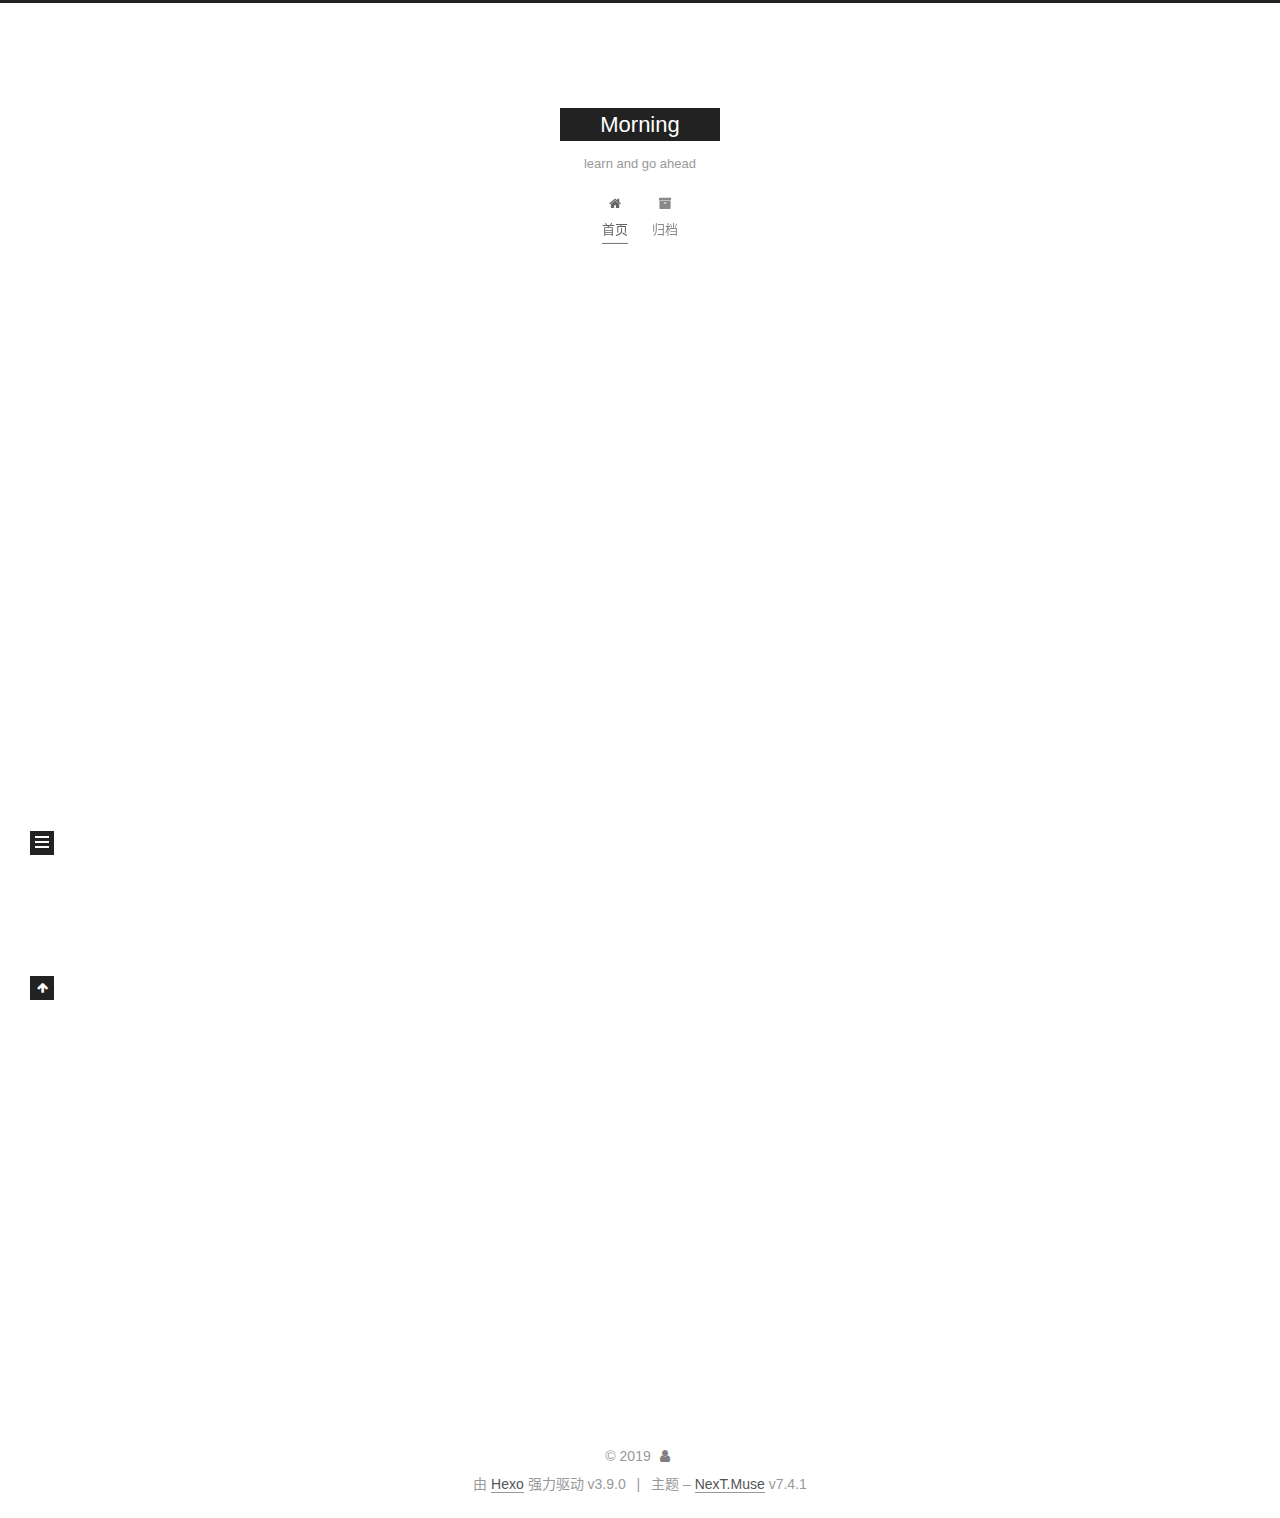
==== commit 1446433b: "Site updated: 2019-10-02 13:42:40" ====
--- a/index.html
+++ b/index.html
@@ -1,12 +1,60 @@
 <!DOCTYPE html>
-<html>
-<head><meta name="generator" content="Hexo 3.9.0">
-  <meta charset="utf-8">
-  
-
-  
-  <title>Morning</title>
-  <meta name="viewport" content="width=device-width, initial-scale=1, maximum-scale=1">
+
+
+
+
+
+<html lang="zh-CN">
+<head>
+  <meta charset="UTF-8">
+<meta name="viewport" content="width=device-width, initial-scale=1, maximum-scale=2">
+<meta name="theme-color" content="#222">
+<meta name="generator" content="Hexo 3.9.0">
+  <link rel="apple-touch-icon" sizes="180x180" href="/images/apple-touch-icon-next.png?v=7.4.1">
+  <link rel="icon" type="image/png" sizes="32x32" href="/images/favicon-32x32-next.png?v=7.4.1">
+  <link rel="icon" type="image/png" sizes="16x16" href="/images/favicon-16x16-next.png?v=7.4.1">
+  <link rel="mask-icon" href="/images/logo.svg?v=7.4.1" color="#222">
+
+<link rel="stylesheet" href="/css/main.css?v=7.4.1">
+
+
+<link rel="stylesheet" href="/lib/font-awesome/css/font-awesome.min.css?v=4.7.0">
+
+
+<script id="hexo-configurations">
+  var NexT = window.NexT || {};
+  var CONFIG = {
+    root: '/',
+    scheme: 'Muse',
+    version: '7.4.1',
+    exturl: false,
+    sidebar: {"position":"left","display":"post","offset":12,"onmobile":false},
+    copycode: {"enable":false,"show_result":false,"style":null},
+    back2top: {"enable":true,"sidebar":false,"scrollpercent":false},
+    bookmark: {"enable":false,"color":"#222","save":"auto"},
+    fancybox: false,
+    mediumzoom: false,
+    lazyload: false,
+    pangu: false,
+    algolia: {
+      appID: '',
+      apiKey: '',
+      indexName: '',
+      hits: {"per_page":10},
+      labels: {"input_placeholder":"Search for Posts","hits_empty":"We didn't find any results for the search: ${query}","hits_stats":"${hits} results found in ${time} ms"}
+    },
+    localsearch: {"enable":false,"trigger":"auto","top_n_per_article":1,"unescape":false,"preload":false},
+    path: '',
+    motion: {"enable":true,"async":false,"transition":{"post_block":"fadeIn","post_header":"slideDownIn","post_body":"slideDownIn","coll_header":"slideLeftIn","sidebar":"slideUpIn"}},
+    translation: {
+      copy_button: '复制',
+      copy_success: '复制成功',
+      copy_failure: '复制失败'
+    },
+    sidebarPadding: 40
+  };
+</script>
+
   <meta name="description" content="I want to make intelligent robot dog,so I choose to learn artificialintelligence">
 <meta name="keywords" content="python,algorithm,machine learning,deep learning">
 <meta property="og:type" content="website">
@@ -14,85 +62,185 @@
 <meta property="og:url" content="http://yoursite.com/index.html">
 <meta property="og:site_name" content="Morning">
 <meta property="og:description" content="I want to make intelligent robot dog,so I choose to learn artificialintelligence">
-<meta property="og:locale" content="en">
+<meta property="og:locale" content="zh-CN">
 <meta name="twitter:card" content="summary">
 <meta name="twitter:title" content="Morning">
 <meta name="twitter:description" content="I want to make intelligent robot dog,so I choose to learn artificialintelligence">
-  
-    <link rel="alternate" href="/atom.xml" title="Morning" type="application/atom+xml">
-  
-  
-    <link rel="icon" href="/favicon.png">
-  
-  
-    <link href="//fonts.googleapis.com/css?family=Source+Code+Pro" rel="stylesheet" type="text/css">
-  
-  <link rel="stylesheet" href="/css/style.css">
+  <link rel="canonical" href="http://yoursite.com/">
+
+
+<script id="page-configurations">
+  // https://hexo.io/docs/variables.html
+  CONFIG.page = {
+    sidebar: "",
+    isHome: true,
+    isPost: false,
+    isPage: false,
+    isArchive: false
+  };
+</script>
+
+  <title>Morning</title>
+  
+
+
+
+
+
+
+
+
+  <noscript>
+  <style>
+  .use-motion .brand,
+  .use-motion .menu-item,
+  .sidebar-inner,
+  .use-motion .post-block,
+  .use-motion .pagination,
+  .use-motion .comments,
+  .use-motion .post-header,
+  .use-motion .post-body,
+  .use-motion .collection-header { opacity: initial; }
+
+  .use-motion .logo,
+  .use-motion .site-title,
+  .use-motion .site-subtitle {
+    opacity: initial;
+    top: initial;
+  }
+
+  .use-motion .logo-line-before i { left: initial; }
+  .use-motion .logo-line-after i { right: initial; }
+  </style>
+</noscript>
+
 </head>
-</html>
-<body>
-  <div id="container">
-    <div id="wrap">
-      <header id="header">
-  <div id="banner"></div>
-  <div id="header-outer" class="outer">
-    <div id="header-title" class="inner">
-      <h1 id="logo-wrap">
-        <a href="/" id="logo">Morning</a>
-      </h1>
-      
-        <h2 id="subtitle-wrap">
-          <a href="/" id="subtitle">learn and go ahead</a>
-        </h2>
-      
+
+<body itemscope itemtype="http://schema.org/WebPage" lang="zh-CN">
+  <div class="container use-motion">
+    <div class="headband"></div>
+
+    <header id="header" class="header" itemscope itemtype="http://schema.org/WPHeader">
+      <div class="header-inner"><div class="site-brand-container">
+  <div class="site-meta">
+
+    <div>
+      <a href="/" class="brand" rel="start">
+        <span class="logo-line-before"><i></i></span>
+        <span class="site-title">Morning</span>
+        <span class="logo-line-after"><i></i></span>
+      </a>
     </div>
-    <div id="header-inner" class="inner">
-      <nav id="main-nav">
-        <a id="main-nav-toggle" class="nav-icon"></a>
-        
-          <a class="main-nav-link" href="/">Home</a>
-        
-          <a class="main-nav-link" href="/archives">Archives</a>
-        
-      </nav>
-      <nav id="sub-nav">
-        
-          <a id="nav-rss-link" class="nav-icon" href="/atom.xml" title="RSS Feed"></a>
-        
-        <a id="nav-search-btn" class="nav-icon" title="Search"></a>
-      </nav>
-      <div id="search-form-wrap">
-        <form action="//google.com/search" method="get" accept-charset="UTF-8" class="search-form"><input type="search" name="q" class="search-form-input" placeholder="Search"><button type="submit" class="search-form-submit">&#xF002;</button><input type="hidden" name="sitesearch" value="http://yoursite.com"></form>
-      </div>
+        <p class="site-subtitle">learn and go ahead</p>
+      
+  </div>
+
+  <div class="site-nav-toggle">
+    <div class="toggle" aria-label="切换导航栏">
+      <span class="toggle-line toggle-line-first"></span>
+      <span class="toggle-line toggle-line-middle"></span>
+      <span class="toggle-line toggle-line-last"></span>
     </div>
   </div>
-</header>
-      <div class="outer">
-        <section id="main">
-  
-    <article id="post-hello-world" class="article article-type-post" itemscope itemprop="blogPost">
-  <div class="article-meta">
-    <a href="/2019/10/02/hello-world/" class="article-date">
-  <time datetime="2019-10-02T01:13:31.733Z" itemprop="datePublished">2019-10-02</time>
-</a>
-    
-  </div>
-  <div class="article-inner">
-    
-    
-      <header class="article-header">
-        
-  
-    <h1 itemprop="name">
-      <a class="article-title" href="/2019/10/02/hello-world/">Hello World</a>
-    </h1>
-  
-
+</div>
+
+
+<nav class="site-nav">
+  
+  <ul id="menu" class="menu">
+      
+      
+      
+        
+        <li class="menu-item menu-item-home">
+      
+    
+
+    <a href="/" rel="section"><i class="fa fa-fw fa-home"></i>首页</a>
+
+  </li>
+      
+      
+      
+        
+        <li class="menu-item menu-item-archives">
+      
+    
+
+    <a href="/archives/" rel="section"><i class="fa fa-fw fa-archive"></i>归档</a>
+
+  </li>
+  </ul>
+
+    
+
+</nav>
+</div>
+    </header>
+
+    
+  <div class="back-to-top">
+    <i class="fa fa-arrow-up"></i>
+    <span>0%</span>
+  </div>
+
+
+    <main id="main" class="main">
+      <div class="main-inner">
+        <div class="content-wrap">
+          <div id="content" class="content">
+            
+  <div id="posts" class="posts-expand">
+        <article itemscope itemtype="http://schema.org/Article">
+  
+  
+  
+  <div class="post-block home">
+    <link itemprop="mainEntityOfPage" href="http://yoursite.com/2019/10/02/hello-world/">
+
+    <span hidden itemprop="author" itemscope itemtype="http://schema.org/Person">
+      <meta itemprop="name" content="">
+      <meta itemprop="description" content="I want to make intelligent robot dog,so I choose to learn artificialintelligence">
+      <meta itemprop="image" content="/images/avatar.gif">
+    </span>
+
+    <span hidden itemprop="publisher" itemscope itemtype="http://schema.org/Organization">
+      <meta itemprop="name" content="Morning">
+    </span>
+      <header class="post-header">
+        <h1 class="post-title" itemprop="name headline">
+            
+            <a href="/2019/10/02/hello-world/" class="post-title-link" itemprop="url">Hello World</a>
+          
+        </h1>
+
+        <div class="post-meta">
+            <span class="post-meta-item">
+              <span class="post-meta-item-icon">
+                <i class="fa fa-calendar-o"></i>
+              </span>
+              <span class="post-meta-item-text">发表于</span>
+
+              
+                
+              
+
+              <time title="创建时间：2019-10-02 09:13:31" itemprop="dateCreated datePublished" datetime="2019-10-02T09:13:31+08:00">2019-10-02</time>
+            </span>
+          
+
+          
+
+        </div>
       </header>
-    
-    <div class="article-entry" itemprop="articleBody">
-      
-        <p>Welcome to <a href="https://hexo.io/" target="_blank" rel="noopener">Hexo</a>! This is your very first post. Check <a href="https://hexo.io/docs/" target="_blank" rel="noopener">documentation</a> for more info. If you get any problems when using Hexo, you can find the answer in <a href="https://hexo.io/docs/troubleshooting.html" target="_blank" rel="noopener">troubleshooting</a> or you can ask me on <a href="https://github.com/hexojs/hexo/issues" target="_blank" rel="noopener">GitHub</a>.</p>
+
+    
+    
+    
+    <div class="post-body" itemprop="articleBody">
+
+      
+          <p>Welcome to <a href="https://hexo.io/" target="_blank" rel="noopener">Hexo</a>! This is your very first post. Check <a href="https://hexo.io/docs/" target="_blank" rel="noopener">documentation</a> for more info. If you get any problems when using Hexo, you can find the answer in <a href="https://hexo.io/docs/troubleshooting.html" target="_blank" rel="noopener">troubleshooting</a> or you can ask me on <a href="https://github.com/hexojs/hexo/issues" target="_blank" rel="noopener">GitHub</a>.</p>
 <h2 id="Quick-Start"><a href="#Quick-Start" class="headerlink" title="Quick Start"></a>Quick Start</h2><h3 id="Create-a-new-post"><a href="#Create-a-new-post" class="headerlink" title="Create a new post"></a>Create a new post</h3><figure class="highlight bash"><table><tr><td class="gutter"><pre><span class="line">1</span><br></pre></td><td class="code"><pre><span class="line">$ hexo new <span class="string">"My New Post"</span></span><br></pre></td></tr></table></figure>
 
 <p>More info: <a href="https://hexo.io/docs/writing.html" target="_blank" rel="noopener">Writing</a></p>
@@ -106,91 +254,156 @@
 
 <p>More info: <a href="https://hexo.io/docs/deployment.html" target="_blank" rel="noopener">Deployment</a></p>
 
+        
       
     </div>
-    <footer class="article-footer">
-      <a data-url="http://yoursite.com/2019/10/02/hello-world/" data-id="ck18p9xtc0000z2o5iy50b7jh" class="article-share-link">Share</a>
-      
-      
+
+    
+    
+    
+      <footer class="post-footer">
+          <div class="post-eof"></div>
+        
+      </footer>
+  </div>
+  
+  
+  
+  </article>
+
+    
+  </div>
+
+  
+
+
+          </div>
+          
+
+        </div>
+          
+  
+  <div class="toggle sidebar-toggle">
+    <span class="toggle-line toggle-line-first"></span>
+    <span class="toggle-line toggle-line-middle"></span>
+    <span class="toggle-line toggle-line-last"></span>
+  </div>
+
+  <aside class="sidebar">
+    <div class="sidebar-inner">
+
+      <ul class="sidebar-nav motion-element">
+        <li class="sidebar-nav-toc">
+          文章目录
+        </li>
+        <li class="sidebar-nav-overview">
+          站点概览
+        </li>
+      </ul>
+
+      <!--noindex-->
+      <div class="post-toc-wrap sidebar-panel">
+      </div>
+      <!--/noindex-->
+
+      <div class="site-overview-wrap sidebar-panel">
+        <div class="site-author motion-element" itemprop="author" itemscope itemtype="http://schema.org/Person">
+  <p class="site-author-name" itemprop="name"></p>
+  <div class="site-description" itemprop="description">I want to make intelligent robot dog,so I choose to learn artificialintelligence</div>
+</div>
+<div class="site-state-wrap motion-element">
+  <nav class="site-state">
+      <div class="site-state-item site-state-posts">
+        
+          <a href="/archives/">
+        
+          <span class="site-state-item-count">1</span>
+          <span class="site-state-item-name">日志</span>
+        </a>
+      </div>
+    
+  </nav>
+</div>
+
+
+
+      </div>
+
+    </div>
+  </aside>
+  <div id="sidebar-dimmer"></div>
+
+
+      </div>
+    </main>
+
+    <footer id="footer" class="footer">
+      <div class="footer-inner">
+        <div class="copyright">&copy; <span itemprop="copyrightYear">2019</span>
+  <span class="with-love" id="animate">
+    <i class="fa fa-user"></i>
+  </span>
+  <span class="author" itemprop="copyrightHolder"></span>
+</div>
+  <div class="powered-by">由 <a href="https://hexo.io" class="theme-link" rel="noopener" target="_blank">Hexo</a> 强力驱动 v3.9.0</div>
+  <span class="post-meta-divider">|</span>
+  <div class="theme-info">主题 – <a href="https://theme-next.org" class="theme-link" rel="noopener" target="_blank">NexT.Muse</a> v7.4.1</div>
+
+        
+
+
+
+
+
+
+
+
+
+
+
+
+        
+      </div>
     </footer>
   </div>
-  
-</article>
-
-
-  
-
-
-</section>
-        
-          <aside id="sidebar">
-  
-    
-
-  
-    
-
-  
-    
-  
-    
-  <div class="widget-wrap">
-    <h3 class="widget-title">Archives</h3>
-    <div class="widget">
-      <ul class="archive-list"><li class="archive-list-item"><a class="archive-list-link" href="/archives/2019/10/">October 2019</a></li></ul>
-    </div>
-  </div>
-
-
-  
-    
-  <div class="widget-wrap">
-    <h3 class="widget-title">Recent Posts</h3>
-    <div class="widget">
-      <ul>
-        
-          <li>
-            <a href="/2019/10/02/hello-world/">Hello World</a>
-          </li>
-        
-      </ul>
-    </div>
-  </div>
-
-  
-</aside>
-        
-      </div>
-      <footer id="footer">
-  
-  <div class="outer">
-    <div id="footer-info" class="inner">
-      &copy; 2019 Morning<br>
-      Powered by <a href="http://hexo.io/" target="_blank">Hexo</a>
-    </div>
-  </div>
-</footer>
-    </div>
-    <nav id="mobile-nav">
-  
-    <a href="/" class="mobile-nav-link">Home</a>
-  
-    <a href="/archives" class="mobile-nav-link">Archives</a>
-  
-</nav>
-    
-
-<script src="//ajax.googleapis.com/ajax/libs/jquery/2.0.3/jquery.min.js"></script>
-
-
-  <link rel="stylesheet" href="/fancybox/jquery.fancybox.css">
-  <script src="/fancybox/jquery.fancybox.pack.js"></script>
-
-
-<script src="/js/script.js"></script>
-
-
-
-  </div>
+
+  
+  <script src="/lib/anime.min.js?v=3.1.0"></script>
+  <script src="/lib/velocity/velocity.min.js?v=1.2.1"></script>
+  <script src="/lib/velocity/velocity.ui.min.js?v=1.2.1"></script>
+<script src="/js/utils.js?v=7.4.1"></script><script src="/js/motion.js?v=7.4.1"></script>
+<script src="/js/schemes/muse.js?v=7.4.1"></script>
+<script src="/js/next-boot.js?v=7.4.1"></script>
+
+
+
+  
+
+
+
+
+
+
+
+
+
+
+
+
+
+
+
+
+
+
+
+
+
+  
+
+  
+
+  
+
 </body>
-</html>+</html>
--- a/css/main.css
+++ b/css/main.css
@@ -0,0 +1,2266 @@
+html {
+  line-height: 1.15; /* 1 */
+  -webkit-text-size-adjust: 100%; /* 2 */
+}
+body {
+  margin: 0;
+}
+main {
+  display: block;
+}
+h1 {
+  font-size: 2em;
+  margin: 0.67em 0;
+}
+hr {
+  box-sizing: content-box; /* 1 */
+  height: 0; /* 1 */
+  overflow: visible; /* 2 */
+}
+pre {
+  font-family: monospace, monospace; /* 1 */
+  font-size: 1em; /* 2 */
+}
+a {
+  background-color: transparent;
+}
+abbr[title] {
+  border-bottom: none; /* 1 */
+  text-decoration: underline; /* 2 */
+  text-decoration: underline dotted; /* 2 */
+}
+b,
+strong {
+  font-weight: bolder;
+}
+code,
+kbd,
+samp {
+  font-family: monospace, monospace; /* 1 */
+  font-size: 1em; /* 2 */
+}
+small {
+  font-size: 80%;
+}
+sub,
+sup {
+  font-size: 75%;
+  line-height: 0;
+  position: relative;
+  vertical-align: baseline;
+}
+sub {
+  bottom: -0.25em;
+}
+sup {
+  top: -0.5em;
+}
+img {
+  border-style: none;
+}
+button,
+input,
+optgroup,
+select,
+textarea {
+  font-family: inherit; /* 1 */
+  font-size: 100%; /* 1 */
+  line-height: 1.15; /* 1 */
+  margin: 0; /* 2 */
+}
+button,
+input {
+/* 1 */
+  overflow: visible;
+}
+button,
+select {
+/* 1 */
+  text-transform: none;
+}
+button,
+[type='button'],
+[type='reset'],
+[type='submit'] {
+  -webkit-appearance: button;
+}
+button::-moz-focus-inner,
+[type='button']::-moz-focus-inner,
+[type='reset']::-moz-focus-inner,
+[type='submit']::-moz-focus-inner {
+  border-style: none;
+  padding: 0;
+}
+button:-moz-focusring,
+[type='button']:-moz-focusring,
+[type='reset']:-moz-focusring,
+[type='submit']:-moz-focusring {
+  outline: 1px dotted ButtonText;
+}
+fieldset {
+  padding: 0.35em 0.75em 0.625em;
+}
+legend {
+  box-sizing: border-box; /* 1 */
+  color: inherit; /* 2 */
+  display: table; /* 1 */
+  max-width: 100%; /* 1 */
+  padding: 0; /* 3 */
+  white-space: normal; /* 1 */
+}
+progress {
+  vertical-align: baseline;
+}
+textarea {
+  overflow: auto;
+}
+[type='checkbox'],
+[type='radio'] {
+  box-sizing: border-box; /* 1 */
+  padding: 0; /* 2 */
+}
+[type='number']::-webkit-inner-spin-button,
+[type='number']::-webkit-outer-spin-button {
+  height: auto;
+}
+[type='search'] {
+  outline-offset: -2px; /* 2 */
+  -webkit-appearance: textfield; /* 1 */
+}
+[type='search']::-webkit-search-decoration {
+  -webkit-appearance: none;
+}
+::-webkit-file-upload-button {
+  font: inherit; /* 2 */
+  -webkit-appearance: button; /* 1 */
+}
+details {
+  display: block;
+}
+summary {
+  display: list-item;
+}
+template {
+  display: none;
+}
+[hidden] {
+  display: none;
+}
+::selection {
+  background: #262a30;
+  color: #fff;
+}
+html,
+body {
+  height: 100%;
+}
+body {
+  background: #fff;
+  color: #555;
+  font-family: 'Lato', "PingFang SC", "Microsoft YaHei", sans-serif;
+  font-size: 1em;
+  line-height: 2;
+}
+@media (max-width: 991px) {
+  body {
+    padding-left: 0 !important;
+    padding-right: 0 !important;
+  }
+}
+h1,
+h2,
+h3,
+h4,
+h5,
+h6 {
+  font-family: 'Lato', "PingFang SC", "Microsoft YaHei", sans-serif;
+  font-weight: bold;
+  line-height: 1.5;
+  margin: 20px 0 15px;
+  padding: 0;
+}
+h1 {
+  font-size: 1.5em;
+}
+h2 {
+  font-size: 1.375em;
+}
+h3 {
+  font-size: 1.25em;
+}
+h4 {
+  font-size: 1.125em;
+}
+h5 {
+  font-size: 1em;
+}
+h6 {
+  font-size: 0.875em;
+}
+p {
+  margin: 0 0 20px 0;
+}
+a,
+span.exturl {
+  overflow-wrap: break-word;
+  word-wrap: break-word;
+  border-bottom: 1px solid #999;
+  color: #555;
+  outline: none;
+  text-decoration: none;
+  cursor: pointer;
+}
+a:hover,
+span.exturl:hover {
+  border-bottom-color: #222;
+  color: #222;
+}
+iframe,
+img,
+video {
+  display: block;
+  margin-left: auto;
+  margin-right: auto;
+  max-width: 100%;
+}
+hr {
+  background-color: #ddd;
+  background-image: repeating-linear-gradient(-45deg, #fff, #fff 4px, transparent 4px, transparent 8px);
+  border: 0;
+  height: 3px;
+  margin: 40px 0;
+}
+blockquote {
+  border-left: 4px solid #ddd;
+  color: #666;
+  margin: 0;
+  padding: 0 15px;
+}
+blockquote cite::before {
+  content: '-';
+  padding: 0 5px;
+}
+dt {
+  font-weight: 700;
+}
+dd {
+  margin: 0;
+  padding: 0;
+}
+kbd {
+  background-color: #f9f9f9;
+  background-image: linear-gradient(top, #eee, #fff, #eee);
+  border: 1px solid #ccc;
+  border-radius: 0.2em;
+  box-shadow: 0.1em 0.1em 0.2em rgba(0,0,0,0.1);
+  font-family: inherit;
+  padding: 0.1em 0.3em;
+  white-space: nowrap;
+}
+.table-container {
+  -webkit-overflow-scrolling: touch;
+  overflow: auto;
+}
+table {
+  border-collapse: collapse;
+  border-spacing: 0;
+  font-size: 0.875em;
+  margin: 0 0 20px 0;
+  width: 100%;
+}
+table > tbody > tr:nth-of-type(odd) {
+  background-color: #f9f9f9;
+}
+table > tbody > tr:hover {
+  background-color: #f5f5f5;
+}
+caption,
+th,
+td {
+  font-weight: normal;
+  padding: 8px;
+  text-align: left;
+  vertical-align: middle;
+}
+th,
+td {
+  border: 1px solid #ddd;
+  border-bottom: 3px solid #ddd;
+}
+th {
+  font-weight: 700;
+  padding-bottom: 10px;
+}
+td {
+  border-bottom-width: 1px;
+}
+.btn {
+  background: #222;
+  border: 2px solid #222;
+  border-radius: 0;
+  color: #fff;
+  display: inline-block;
+  font-size: 0.875em;
+  line-height: 2;
+  padding: 0 20px;
+  text-decoration: none;
+  transition-delay: 0s;
+  transition-duration: 0.2s;
+  transition-timing-function: ease-in-out;
+  transition-property: background-color;
+}
+.btn:hover {
+  background: #fff;
+  border-color: #222;
+  color: #222;
+}
+.btn + .btn {
+  margin: 0 0 8px 8px;
+}
+.btn .fa-fw {
+  text-align: left;
+  width: 1.285714285714286em;
+}
+.toggle {
+  line-height: 0;
+}
+.toggle .toggle-line {
+  background: #fff;
+  display: inline-block;
+  height: 2px;
+  left: 0px;
+  margin-top: 3px;
+  position: relative;
+  top: 0px;
+  transition: all 0.4s;
+  vertical-align: top;
+  width: 100%;
+}
+.toggle .toggle-line:first-child {
+  margin-top: 0;
+}
+.toggle.toggle-arrow .toggle-line-first {
+  left: 50%;
+  top: 2px;
+  transform: rotate(45deg);
+  width: 50%;
+}
+.toggle.toggle-arrow .toggle-line-middle {
+  left: 2px;
+  width: 90%;
+}
+.toggle.toggle-arrow .toggle-line-last {
+  left: 50%;
+  top: -2px;
+  transform: rotate(-45deg);
+  width: 50%;
+}
+.toggle.toggle-close .toggle-line-first {
+  transform: rotate(-45deg);
+  top: 5px;
+}
+.toggle.toggle-close .toggle-line-middle {
+  opacity: 0;
+}
+.toggle.toggle-close .toggle-line-last {
+  transform: rotate(45deg);
+  top: -5px;
+}
+pre,
+.highlight {
+  background: #f7f7f7;
+  color: #4d4d4c;
+  line-height: 1.6;
+  margin: 0 auto 20px;
+}
+pre,
+code {
+  font-family: consolas, Menlo, monospace, "PingFang SC", "Microsoft YaHei";
+}
+code {
+  overflow-wrap: break-word;
+  word-wrap: break-word;
+  background: #eee;
+  border-radius: 3px;
+  color: #555;
+  padding: 2px 4px;
+}
+pre {
+  overflow: auto;
+  padding: 10px;
+}
+pre code {
+  background: none;
+  color: #4d4d4c;
+  font-size: 0.875em;
+  padding: 0;
+  text-shadow: none;
+}
+.highlight *::selection {
+  background: #d6d6d6;
+}
+.highlight pre {
+  border: 0;
+  margin: 0;
+  padding: 10px 0;
+}
+.highlight table {
+  border: 0;
+  margin: 0;
+  width: auto;
+}
+.highlight td {
+  border: 0;
+  padding: 0;
+}
+.highlight figcaption {
+  background: #eee;
+  border-bottom: 1px solid #e9e9e9;
+  color: #4d4d4c;
+  line-height: 1em;
+  margin: 0;
+  padding: 0.5em;
+}
+.highlight figcaption::before,
+.highlight figcaption::after {
+  content: ' ';
+  display: table;
+}
+.highlight figcaption::after {
+  clear: both;
+}
+.highlight figcaption a {
+  color: #4d4d4c;
+  float: right;
+}
+.highlight figcaption a:hover {
+  border-bottom-color: #4d4d4c;
+}
+.highlight .gutter pre {
+  background-color: #eff2f3;
+  color: #869194;
+  padding-left: 10px;
+  padding-right: 10px;
+  text-align: right;
+}
+.highlight .code pre {
+  background-color: #f7f7f7;
+  padding-left: 10px;
+  width: 100%;
+}
+.gutter {
+  -moz-user-select: none;
+  -ms-user-select: none;
+  -webkit-user-select: none;
+  user-select: none;
+}
+.gist table {
+  width: auto;
+}
+.gist table td {
+  border: 0;
+}
+pre .deletion {
+  background: #fdd;
+}
+pre .addition {
+  background: #dfd;
+}
+pre .meta {
+  color: #eab700;
+  -moz-user-select: none;
+  -ms-user-select: none;
+  -webkit-user-select: none;
+  user-select: none;
+}
+pre .comment {
+  color: #8e908c;
+}
+pre .variable,
+pre .attribute,
+pre .tag,
+pre .name,
+pre .regexp,
+pre .ruby .constant,
+pre .xml .tag .title,
+pre .xml .pi,
+pre .xml .doctype,
+pre .html .doctype,
+pre .css .id,
+pre .css .class,
+pre .css .pseudo {
+  color: #c82829;
+}
+pre .number,
+pre .preprocessor,
+pre .built_in,
+pre .builtin-name,
+pre .literal,
+pre .params,
+pre .constant,
+pre .command {
+  color: #f5871f;
+}
+pre .ruby .class .title,
+pre .css .rules .attribute,
+pre .string,
+pre .symbol,
+pre .value,
+pre .inheritance,
+pre .header,
+pre .ruby .symbol,
+pre .xml .cdata,
+pre .special,
+pre .formula {
+  color: #718c00;
+}
+pre .title,
+pre .css .hexcolor {
+  color: #3e999f;
+}
+pre .function,
+pre .python .decorator,
+pre .python .title,
+pre .ruby .function .title,
+pre .ruby .title .keyword,
+pre .perl .sub,
+pre .javascript .title,
+pre .coffeescript .title {
+  color: #4271ae;
+}
+pre .keyword,
+pre .javascript .function {
+  color: #8959a8;
+}
+.blockquote-center {
+  border-left: none;
+  margin: 40px 0;
+  padding: 0;
+  position: relative;
+  text-align: center;
+}
+.blockquote-center::before,
+.blockquote-center::after {
+  background-position: 0 -6px;
+  background-repeat: no-repeat;
+  background-size: 22px 22px;
+  content: ' ';
+  display: block;
+  height: 24px;
+  opacity: 0.2;
+  position: absolute;
+  width: 100%;
+}
+.blockquote-center::before {
+  background-image: url("../images/quote-l.svg");
+  border-top: 1px solid #ccc;
+  top: -20px;
+}
+.blockquote-center::after {
+  background-image: url("../images/quote-r.svg");
+  background-position: 100% 8px;
+  border-bottom: 1px solid #ccc;
+  bottom: -20px;
+}
+.blockquote-center p,
+.blockquote-center div {
+  text-align: center;
+}
+.post-body .group-picture img {
+  border: 0;
+  margin: 0 auto;
+  padding: 0 3px;
+}
+.post-body .group-picture-row {
+  margin-bottom: 6px;
+  overflow: hidden;
+}
+.post-body .group-picture-column {
+  float: left;
+  margin-bottom: 10px;
+}
+.post-body .label {
+  display: inline;
+  padding: 0 2px;
+}
+.post-body .label.default {
+  background-color: #f0f0f0;
+}
+.post-body .label.primary {
+  background-color: #efe6f7;
+}
+.post-body .label.info {
+  background-color: #e5f2f8;
+}
+.post-body .label.success {
+  background-color: #e7f4e9;
+}
+.post-body .label.warning {
+  background-color: #fcf6e1;
+}
+.post-body .label.danger {
+  background-color: #fae8eb;
+}
+.post-body .tabs {
+  margin-bottom: 20px;
+}
+.post-body .tabs,
+.tabs-comment {
+  display: block;
+  padding-top: 10px;
+  position: relative;
+}
+.post-body .tabs ul.nav-tabs,
+.tabs-comment ul.nav-tabs {
+  display: flex;
+  flex-wrap: wrap;
+  margin: 0;
+  margin-bottom: -1px;
+  padding: 0;
+}
+@media (max-width: 413px) {
+  .post-body .tabs ul.nav-tabs,
+  .tabs-comment ul.nav-tabs {
+    display: block;
+    margin-bottom: 5px;
+  }
+}
+.post-body .tabs ul.nav-tabs li.tab,
+.tabs-comment ul.nav-tabs li.tab {
+  background-color: #fff;
+  border-bottom: 1px solid #ddd;
+  border-left: 1px solid transparent;
+  border-right: 1px solid transparent;
+  border-top: 3px solid transparent;
+  flex-grow: 1;
+  list-style-type: none;
+}
+@media (max-width: 413px) {
+  .post-body .tabs ul.nav-tabs li.tab,
+  .tabs-comment ul.nav-tabs li.tab {
+    border-bottom: 1px solid transparent;
+    border-left: 3px solid transparent;
+    border-right: 1px solid transparent;
+    border-top: 1px solid transparent;
+  }
+}
+.post-body .tabs ul.nav-tabs li.tab a,
+.tabs-comment ul.nav-tabs li.tab a {
+  border-bottom: initial;
+  display: block;
+  line-height: 1.8em;
+  outline: 0;
+  padding: 0.25em 0.75em;
+  text-align: center;
+  transition-delay: 0s;
+  transition-duration: 0.2s;
+  transition-timing-function: ease-out;
+}
+.post-body .tabs ul.nav-tabs li.tab a i,
+.tabs-comment ul.nav-tabs li.tab a i {
+  width: 1.285714285714286em;
+}
+.post-body .tabs ul.nav-tabs li.tab.active,
+.tabs-comment ul.nav-tabs li.tab.active {
+  border-bottom: 1px solid transparent;
+  border-left: 1px solid #ddd;
+  border-right: 1px solid #ddd;
+  border-top: 3px solid #fc6423;
+}
+@media (max-width: 413px) {
+  .post-body .tabs ul.nav-tabs li.tab.active,
+  .tabs-comment ul.nav-tabs li.tab.active {
+    border-bottom: 1px solid #ddd;
+    border-left: 3px solid #fc6423;
+    border-right: 1px solid #ddd;
+    border-top: 1px solid #ddd;
+  }
+}
+.post-body .tabs ul.nav-tabs li.tab.active a,
+.tabs-comment ul.nav-tabs li.tab.active a {
+  color: #555;
+  cursor: default;
+}
+.post-body .tabs .tab-content .tab-pane,
+.tabs-comment .tab-content .tab-pane {
+  border: 1px solid #ddd;
+  padding: 20px 20px 0 20px;
+}
+.post-body .tabs .tab-content .tab-pane:not(.active),
+.tabs-comment .tab-content .tab-pane:not(.active) {
+  display: none;
+}
+.post-body .tabs .tab-content .tab-pane.active,
+.tabs-comment .tab-content .tab-pane.active {
+  display: block;
+}
+.post-body .note {
+  margin-bottom: 20px;
+  padding: 15px;
+  position: relative;
+  border: 1px solid #eee;
+  border-left-width: 5px;
+  border-radius: 3px;
+}
+.post-body .note h2,
+.post-body .note h3,
+.post-body .note h4,
+.post-body .note h5,
+.post-body .note h6 {
+  margin-top: 0;
+  border-bottom: initial;
+  margin-bottom: 0;
+  padding-top: 0;
+}
+.post-body .note p:first-child,
+.post-body .note ul:first-child,
+.post-body .note ol:first-child,
+.post-body .note table:first-child,
+.post-body .note pre:first-child,
+.post-body .note blockquote:first-child,
+.post-body .note img:first-child {
+  margin-top: 0;
+}
+.post-body .note p:last-child,
+.post-body .note ul:last-child,
+.post-body .note ol:last-child,
+.post-body .note table:last-child,
+.post-body .note pre:last-child,
+.post-body .note blockquote:last-child,
+.post-body .note img:last-child {
+  margin-bottom: 0;
+}
+.post-body .note.default {
+  border-left-color: #777;
+}
+.post-body .note.default h2,
+.post-body .note.default h3,
+.post-body .note.default h4,
+.post-body .note.default h5,
+.post-body .note.default h6 {
+  color: #777;
+}
+.post-body .note.primary {
+  border-left-color: #6f42c1;
+}
+.post-body .note.primary h2,
+.post-body .note.primary h3,
+.post-body .note.primary h4,
+.post-body .note.primary h5,
+.post-body .note.primary h6 {
+  color: #6f42c1;
+}
+.post-body .note.info {
+  border-left-color: #428bca;
+}
+.post-body .note.info h2,
+.post-body .note.info h3,
+.post-body .note.info h4,
+.post-body .note.info h5,
+.post-body .note.info h6 {
+  color: #428bca;
+}
+.post-body .note.success {
+  border-left-color: #5cb85c;
+}
+.post-body .note.success h2,
+.post-body .note.success h3,
+.post-body .note.success h4,
+.post-body .note.success h5,
+.post-body .note.success h6 {
+  color: #5cb85c;
+}
+.post-body .note.warning {
+  border-left-color: #f0ad4e;
+}
+.post-body .note.warning h2,
+.post-body .note.warning h3,
+.post-body .note.warning h4,
+.post-body .note.warning h5,
+.post-body .note.warning h6 {
+  color: #f0ad4e;
+}
+.post-body .note.danger {
+  border-left-color: #d9534f;
+}
+.post-body .note.danger h2,
+.post-body .note.danger h3,
+.post-body .note.danger h4,
+.post-body .note.danger h5,
+.post-body .note.danger h6 {
+  color: #d9534f;
+}
+.pagination .prev,
+.pagination .next,
+.pagination .page-number,
+.pagination .space {
+  display: inline-block;
+  margin: 0 10px;
+  padding: 0 11px;
+  position: relative;
+  top: -1px;
+}
+@media (max-width: 767px) {
+  .pagination .prev,
+  .pagination .next,
+  .pagination .page-number,
+  .pagination .space {
+    margin: 0 5px;
+  }
+}
+.pagination {
+  border-top: 1px solid #eee;
+  margin: 120px 0 40px;
+  text-align: center;
+}
+.pagination .prev,
+.pagination .next,
+.pagination .page-number {
+  border-bottom: 0;
+  border-top: 1px solid #eee;
+  transition-property: border-color;
+  transition-delay: 0s;
+  transition-duration: 0.2s;
+  transition-timing-function: ease-in-out;
+}
+.pagination .prev:hover,
+.pagination .next:hover,
+.pagination .page-number:hover {
+  border-top-color: #222;
+}
+.pagination .space {
+  margin: 0;
+  padding: 0;
+}
+.pagination .prev {
+  margin-left: 0;
+}
+.pagination .next {
+  margin-right: 0;
+}
+.pagination .page-number.current {
+  background: #ccc;
+  border-top-color: #ccc;
+  color: #fff;
+}
+@media (max-width: 767px) {
+  .pagination {
+    border-top: none;
+  }
+  .pagination .prev,
+  .pagination .next,
+  .pagination .page-number {
+    border-bottom: 1px solid #eee;
+    border-top: 0;
+    margin-bottom: 10px;
+    padding: 0 10px;
+  }
+  .pagination .prev:hover,
+  .pagination .next:hover,
+  .pagination .page-number:hover {
+    border-bottom-color: #222;
+  }
+}
+.comments {
+  margin: 60px 20px 0;
+  overflow: hidden;
+}
+.comment-button-group {
+  display: flex;
+  flex-wrap: wrap-reverse;
+  justify-content: center;
+  margin: 1em 0;
+}
+.comment-button-group .comment-button {
+  margin: 0.1em 0.2em;
+}
+.comment-button-group .comment-button.active {
+  background: #fff;
+  border-color: #222;
+  color: #222;
+}
+.comment-position {
+  display: none;
+}
+.comment-position.active {
+  display: block;
+}
+.tabs-comment {
+  background: #fff;
+  margin-top: 4em;
+  padding-top: 0;
+}
+.tabs-comment .comments {
+  border: 0;
+  box-shadow: none;
+  margin-top: 0;
+  padding-top: 0;
+}
+.container {
+  min-height: 100%;
+  position: relative;
+}
+.main-inner {
+  margin: 0 auto;
+  width: 700px;
+}
+@media (min-width: 1200px) {
+  .container .main-inner {
+    width: 800px;
+  }
+}
+@media (min-width: 1600px) {
+  .container .main-inner {
+    width: 900px;
+  }
+}
+.header {
+  background: transparent;
+}
+.header-inner {
+  margin: 0 auto;
+  padding: 100px 0 70px;
+  position: relative;
+  width: 700px;
+}
+@media (min-width: 1200px) {
+  .container .header-inner {
+    width: 800px;
+  }
+}
+@media (min-width: 1600px) {
+  .container .header-inner {
+    width: 900px;
+  }
+}
+.headband {
+  background: #222;
+  height: 3px;
+}
+.site-meta {
+  margin: 0;
+  text-align: center;
+}
+@media (max-width: 767px) {
+  .site-meta {
+    text-align: center;
+  }
+}
+.brand {
+  background: #222;
+  border-bottom: none;
+  color: #fff;
+  display: inline-block;
+  line-height: 1.375em;
+  padding: 0 40px;
+  position: relative;
+}
+.brand:hover {
+  color: #fff;
+}
+.logo {
+  display: inline-block;
+  line-height: 36px;
+  margin-right: 5px;
+  vertical-align: top;
+}
+.site-title {
+  display: inline-block;
+  font-family: 'Lato', "PingFang SC", "Microsoft YaHei", sans-serif;
+  font-size: 1.375em;
+  font-weight: normal;
+  line-height: 1.5;
+  vertical-align: top;
+}
+.site-subtitle {
+  color: #999;
+  font-size: 0.8125em;
+  margin-top: 10px;
+}
+.use-motion .brand {
+  opacity: 0;
+}
+.use-motion .logo,
+.use-motion .site-title,
+.use-motion .site-subtitle,
+.use-motion .custom-logo-image {
+  opacity: 0;
+  position: relative;
+  top: -10px;
+}
+.site-nav-toggle {
+  display: none;
+  left: 10px;
+  position: absolute;
+}
+@media (max-width: 767px) {
+  .site-nav-toggle {
+    display: block;
+  }
+}
+.site-nav-toggle .toggle {
+  background: transparent;
+  border: 0;
+  margin-top: 2px;
+  padding: 10px;
+  width: 22px;
+}
+.site-nav-toggle .toggle .toggle-line {
+  background: #555;
+  border-radius: 1px;
+}
+.site-nav {
+  display: block;
+}
+@media (max-width: 767px) {
+  .site-nav {
+    border-top: 1px solid #ddd;
+    clear: both;
+    display: none;
+    margin: 0 -10px;
+    padding: 0 10px;
+  }
+}
+.site-nav.site-nav-on {
+  display: block;
+}
+.menu {
+  margin-top: 20px;
+  padding-left: 0;
+  text-align: center;
+}
+.menu-item {
+  display: inline-block;
+  list-style: none;
+  margin: 0 10px;
+}
+@media (max-width: 767px) {
+  .menu-item {
+    margin-top: 10px;
+  }
+}
+.menu-item a,
+.menu-item span.exturl {
+  border-bottom: 0;
+  display: block;
+  font-size: 0.8125em;
+  transition-property: border-color;
+  transition-delay: 0s;
+  transition-duration: 0.2s;
+  transition-timing-function: ease-in-out;
+}
+@media (hover: none) {
+  .menu-item a:hover,
+  .menu-item span.exturl:hover {
+    border-bottom-color: transparent !important;
+  }
+}
+.menu-item .fa {
+  margin-right: 8px;
+}
+.menu-item .badge {
+  display: inline-block;
+  font-weight: 700;
+  line-height: 1;
+  margin-left: 0.35em;
+  margin-top: 0.35em;
+  text-align: center;
+  white-space: nowrap;
+}
+@media (max-width: 767px) {
+  .menu-item .badge {
+    float: right;
+    margin-left: 0;
+  }
+}
+.use-motion .menu-item {
+  opacity: 0;
+}
+.sidebar {
+  background: #222;
+  bottom: 0;
+  box-shadow: inset 0 2px 6px #000;
+  position: fixed;
+  top: 0;
+  z-index: 1040;
+}
+.sidebar a,
+.sidebar span.exturl {
+  border-bottom-color: #555;
+  color: #999;
+}
+.sidebar a:hover,
+.sidebar span.exturl:hover {
+  border-bottom-color: #eee;
+  color: #eee;
+}
+@media (max-width: 991px) {
+  .sidebar {
+    display: none;
+  }
+}
+.sidebar-inner {
+  color: #999;
+  padding: 20px 10px;
+  text-align: center;
+}
+.site-overview-wrap {
+  overflow-x: hidden;
+  overflow-y: auto;
+}
+.cc-license {
+  margin-top: 10px;
+  text-align: center;
+}
+.cc-license .cc-opacity {
+  border-bottom: none;
+  opacity: 0.7;
+}
+.cc-license .cc-opacity:hover {
+  opacity: 0.9;
+}
+.cc-license img {
+  display: inline-block;
+}
+.site-author-image {
+  border: 2px solid #333;
+  display: block;
+  height: auto;
+  margin: 0 auto;
+  max-width: 96px;
+  padding: 2px;
+}
+.site-author-name {
+  color: #f5f5f5;
+  font-weight: normal;
+  margin: 5px 0 0;
+  text-align: center;
+}
+.site-description {
+  color: #999;
+  font-size: 1em;
+  margin-top: 5px;
+  text-align: center;
+}
+.links-of-author {
+  margin-top: 20px;
+}
+.links-of-author a,
+.links-of-author span.exturl {
+  border-bottom-color: #555;
+  display: inline-block;
+  font-size: 0.8125em;
+  margin-bottom: 10px;
+  margin-right: 10px;
+  vertical-align: middle;
+}
+.links-of-author a::before,
+.links-of-author span.exturl::before {
+  background: #f74f94;
+  border-radius: 50%;
+  content: ' ';
+  display: inline-block;
+  height: 4px;
+  margin-right: 3px;
+  vertical-align: middle;
+  width: 4px;
+}
+.feed-link,
+.chat {
+  margin-top: 10px;
+}
+.feed-link a,
+.chat a {
+  border: 1px solid #fc6423;
+  border-radius: 4px;
+  color: #fc6423;
+  display: inline-block;
+  padding: 0 15px;
+}
+.feed-link a .fa,
+.chat a .fa {
+  margin-right: 5px;
+}
+.feed-link a:hover,
+.chat a:hover {
+  background: #fc6423;
+  border: 1px solid #fc6423;
+  color: #fff;
+}
+.feed-link a:hover .fa,
+.chat a:hover .fa {
+  color: #fff;
+}
+.links-of-blogroll {
+  font-size: 0.8125em;
+  margin-top: 10px;
+}
+.links-of-blogroll-title {
+  font-size: 0.875em;
+  font-weight: 600;
+  margin-top: 0;
+}
+.links-of-blogroll-list {
+  list-style: none;
+  margin: 0;
+  padding: 0;
+}
+.links-of-blogroll-item {
+  padding: 2px 10px;
+}
+.links-of-blogroll-item a,
+.links-of-blogroll-item span.exturl {
+  box-sizing: border-box;
+  display: inline-block;
+  max-width: 280px;
+  overflow: hidden;
+  text-overflow: ellipsis;
+  white-space: nowrap;
+}
+#sidebar-dimmer {
+  display: none;
+}
+@media (max-width: 767px) {
+  #sidebar-dimmer {
+    background: #000;
+    display: block;
+    height: 100%;
+    left: 100%;
+    opacity: 0;
+    position: fixed;
+    top: 0;
+    width: 100%;
+    z-index: 1020;
+  }
+  .sidebar-active + #sidebar-dimmer {
+    opacity: 0.7;
+    transform: translateX(-100%);
+    transition: opacity 0.5s;
+  }
+}
+.sidebar-nav {
+  margin: 0 0 20px;
+  padding-left: 0;
+}
+.sidebar-nav li {
+  border-bottom: 1px solid transparent;
+  color: #555;
+  cursor: pointer;
+  display: inline-block;
+  font-size: 0.875em;
+}
+.sidebar-nav li.sidebar-nav-overview {
+  margin-left: 10px;
+}
+.sidebar-nav li:hover {
+  color: #f5f5f5;
+}
+.sidebar-nav .sidebar-nav-active {
+  border-bottom-color: #87daff;
+  color: #87daff;
+}
+.sidebar-nav .sidebar-nav-active:hover {
+  color: #87daff;
+}
+.sidebar-panel {
+  display: none;
+}
+.sidebar-panel-active {
+  display: block;
+}
+.sidebar-toggle {
+  background: #222;
+  bottom: 45px;
+  cursor: pointer;
+  height: 14px;
+  left: 30px;
+  padding: 5px;
+  position: fixed;
+  width: 14px;
+  z-index: 1050;
+}
+@media (max-width: 991px) {
+  .sidebar-toggle {
+    left: 20px;
+    opacity: 0.8;
+    display: none;
+  }
+}
+.sidebar-toggle:hover .toggle-line {
+  background: #87daff;
+}
+.post-toc-wrap {
+  overflow-x: hidden;
+  overflow-y: auto;
+}
+.post-toc {
+  font-size: 0.875em;
+}
+.post-toc ol {
+  list-style: none;
+  margin: 0;
+  padding: 0 2px 5px 10px;
+  text-align: left;
+}
+.post-toc ol > ol {
+  padding-left: 0;
+}
+.post-toc ol a {
+  transition-delay: 0s;
+  transition-duration: 0.2s;
+  transition-timing-function: ease-in-out;
+  border-bottom-color: #555;
+  color: #999;
+  transition-property: all;
+}
+.post-toc ol a:hover {
+  border-bottom-color: #ccc;
+  color: #ccc;
+}
+.post-toc .nav-item {
+  line-height: 1.8;
+  overflow: hidden;
+  text-overflow: ellipsis;
+  white-space: nowrap;
+}
+.post-toc .nav .nav-child {
+  display: none;
+}
+.post-toc .nav .active > .nav-child {
+  display: block;
+}
+.post-toc .nav .active-current > .nav-child {
+  display: block;
+}
+.post-toc .nav .active-current > .nav-child > .nav-item {
+  display: block;
+}
+.post-toc .nav .active > a {
+  border-bottom-color: #87daff;
+  color: #87daff;
+}
+.post-toc .nav .active-current > a {
+  color: #87daff;
+}
+.post-toc .nav .active-current > a:hover {
+  color: #87daff;
+}
+.site-state {
+  display: flex;
+  justify-content: center;
+  line-height: 1.4;
+  margin-top: 10px;
+  overflow: hidden;
+  text-align: center;
+  white-space: nowrap;
+}
+.site-state-item {
+  border-left: 1px solid #333;
+  padding: 0 15px;
+}
+.site-state-item:first-child {
+  border-left: none;
+}
+.site-state-item a {
+  border-bottom: none;
+}
+.site-state-item-count {
+  color: inherit;
+  display: block;
+  font-size: 1.25em;
+  font-weight: 600;
+  text-align: center;
+}
+.site-state-item-name {
+  color: inherit;
+  font-size: 0.875em;
+}
+.footer {
+  color: #999;
+  font-size: 0.875em;
+  padding: 20px 0;
+}
+.footer.footer-fixed {
+  bottom: 0;
+  left: 0;
+  position: absolute;
+  right: 0;
+}
+.footer img {
+  border: 0;
+}
+.footer-inner {
+  box-sizing: border-box;
+  margin: 0 auto;
+  text-align: center;
+  width: 700px;
+}
+@media (min-width: 1200px) {
+  .container .footer-inner {
+    width: 800px;
+  }
+}
+@media (min-width: 1600px) {
+  .container .footer-inner {
+    width: 900px;
+  }
+}
+.with-love {
+  color: #808080;
+  display: inline-block;
+  margin: 0 5px;
+}
+.powered-by,
+.theme-info {
+  display: inline-block;
+}
+@-moz-keyframes iconAnimate {
+  0%, 100% {
+    transform: scale(1);
+  }
+  10%, 30% {
+    transform: scale(0.9);
+  }
+  20%, 40%, 60%, 80% {
+    transform: scale(1.1);
+  }
+  50%, 70% {
+    transform: scale(1.1);
+  }
+}
+@-webkit-keyframes iconAnimate {
+  0%, 100% {
+    transform: scale(1);
+  }
+  10%, 30% {
+    transform: scale(0.9);
+  }
+  20%, 40%, 60%, 80% {
+    transform: scale(1.1);
+  }
+  50%, 70% {
+    transform: scale(1.1);
+  }
+}
+@-o-keyframes iconAnimate {
+  0%, 100% {
+    transform: scale(1);
+  }
+  10%, 30% {
+    transform: scale(0.9);
+  }
+  20%, 40%, 60%, 80% {
+    transform: scale(1.1);
+  }
+  50%, 70% {
+    transform: scale(1.1);
+  }
+}
+@keyframes iconAnimate {
+  0%, 100% {
+    transform: scale(1);
+  }
+  10%, 30% {
+    transform: scale(0.9);
+  }
+  20%, 40%, 60%, 80% {
+    transform: scale(1.1);
+  }
+  50%, 70% {
+    transform: scale(1.1);
+  }
+}
+.back-to-top {
+  background: #222;
+  bottom: -100px;
+  box-sizing: border-box;
+  color: #fff;
+  cursor: pointer;
+  font-size: 12px;
+  left: 30px;
+  opacity: 1;
+  padding: 0 6px;
+  position: fixed;
+  text-align: center;
+  transition-property: bottom;
+  z-index: 1050;
+  transition-delay: 0s;
+  transition-duration: 0.2s;
+  transition-timing-function: ease-in-out;
+  width: 24px;
+}
+.back-to-top span {
+  display: none;
+}
+.back-to-top:hover {
+  color: #87daff;
+}
+.back-to-top.back-to-top-on {
+  bottom: 19px;
+}
+@media (max-width: 991px) {
+  .back-to-top {
+    left: 20px;
+    opacity: 0.8;
+  }
+}
+.post-body {
+  overflow-wrap: break-word;
+  word-wrap: break-word;
+  font-family: 'Lato', "PingFang SC", "Microsoft YaHei", sans-serif;
+}
+@media (min-width: 1200px) {
+  .post-body {
+    font-size: 1.125em;
+  }
+}
+.post-body span.exturl .fa {
+  font-size: 0.875em;
+  margin-left: 4px;
+}
+.post-body .image-caption,
+.post-body .figure .caption {
+  color: #999;
+  font-size: 0.875em;
+  font-weight: bold;
+  line-height: 1;
+  margin: -20px auto 15px;
+  text-align: center;
+}
+.post-sticky-flag {
+  display: inline-block;
+  transform: rotate(30deg);
+}
+.post-button {
+  margin-top: 40px;
+  text-align: center;
+}
+.use-motion .post-block,
+.use-motion .pagination,
+.use-motion .comments {
+  opacity: 0;
+}
+.use-motion .post-header {
+  opacity: 0;
+}
+.use-motion .post-body {
+  opacity: 0;
+}
+.use-motion .collection-header {
+  opacity: 0;
+}
+.posts-collapse {
+  margin-left: 55px;
+  position: relative;
+  z-index: 1010;
+}
+@media (max-width: 767px) {
+  .posts-collapse {
+    margin-left: 20px;
+    margin-right: 20px;
+  }
+}
+.posts-collapse .collection-title {
+  font-size: 1.125em;
+  position: relative;
+}
+.posts-collapse .collection-title::before {
+  background: #999;
+  border: 1px solid #fff;
+  border-radius: 50%;
+  content: ' ';
+  height: 10px;
+  left: 0;
+  margin-left: -6px;
+  margin-top: -4px;
+  position: absolute;
+  top: 50%;
+  width: 10px;
+}
+.posts-collapse .collection-year {
+  margin: 60px 0;
+  position: relative;
+}
+.posts-collapse .collection-year::before {
+  background: #bbb;
+  border-radius: 50%;
+  content: ' ';
+  height: 8px;
+  left: 0;
+  margin-left: -4px;
+  margin-top: -4px;
+  position: absolute;
+  top: 50%;
+  width: 8px;
+}
+.posts-collapse .collection-header {
+  margin: 0 0 0 20px;
+}
+.posts-collapse .collection-header small {
+  color: #bbb;
+  margin-left: 5px;
+}
+.posts-collapse .post-header {
+  border-bottom: 1px dashed #ccc;
+  margin: 30px 0;
+  position: relative;
+  transition-delay: 0s;
+  transition-duration: 0.2s;
+  transition-timing-function: ease-in-out;
+  transition-property: border;
+}
+.posts-collapse .post-header::before {
+  background: #bbb;
+  border: 1px solid #fff;
+  border-radius: 50%;
+  content: ' ';
+  height: 6px;
+  left: 0;
+  margin-left: -4px;
+  position: absolute;
+  top: 0.75em;
+  transition-property: background;
+  width: 6px;
+  transition-delay: 0s;
+  transition-duration: 0.2s;
+  transition-timing-function: ease-in-out;
+}
+.posts-collapse .post-header:hover {
+  border-bottom-color: #666;
+}
+.posts-collapse .post-header:hover::before {
+  background: #222;
+}
+.posts-collapse .post-meta {
+  display: inline;
+  font-size: 0.75em;
+  margin-left: 15px;
+  margin-right: 10px;
+}
+.posts-collapse .post-title {
+  display: inline;
+  font-size: 1em;
+  font-weight: normal;
+  margin-bottom: 0;
+  margin-top: 0;
+}
+.posts-collapse .post-title a,
+.posts-collapse .post-title span.exturl {
+  border-bottom: none;
+  color: #666;
+}
+.posts-collapse::before {
+  background: #f5f5f5;
+  content: ' ';
+  height: 100%;
+  left: 0;
+  margin-left: -2px;
+  position: absolute;
+  top: 1.25em;
+  width: 4px;
+  z-index: -1;
+}
+.posts-collapse .fa-external-link {
+  font-size: 0.875em;
+  margin-left: 5px;
+}
+.post-eof {
+  background: #ccc;
+  height: 1px;
+  margin: 80px auto 60px;
+  text-align: center;
+  width: 8%;
+}
+article:last-child .post-eof {
+  display: none;
+}
+.posts-expand {
+  padding-top: 40px;
+}
+@media (max-width: 767px) {
+  .posts-expand {
+    margin: 0 20px;
+  }
+}
+@media (min-width: 992px) {
+  .post-body {
+    text-align: justify;
+  }
+}
+@media (max-width: 991px) {
+  .post-body {
+    text-align: justify;
+  }
+}
+.post-body h2,
+.post-body h3,
+.post-body h4,
+.post-body h5,
+.post-body h6 {
+  padding-top: 10px;
+}
+.post-body h2 .header-anchor,
+.post-body h3 .header-anchor,
+.post-body h4 .header-anchor,
+.post-body h5 .header-anchor,
+.post-body h6 .header-anchor {
+  border-bottom-style: none;
+  color: #ccc;
+  float: right;
+  margin-left: 10px;
+  visibility: hidden;
+}
+.post-body h2 .header-anchor:hover,
+.post-body h3 .header-anchor:hover,
+.post-body h4 .header-anchor:hover,
+.post-body h5 .header-anchor:hover,
+.post-body h6 .header-anchor:hover {
+  color: inherit;
+}
+.post-body h2:hover .header-anchor,
+.post-body h3:hover .header-anchor,
+.post-body h4:hover .header-anchor,
+.post-body h5:hover .header-anchor,
+.post-body h6:hover .header-anchor {
+  visibility: visible;
+}
+.post-body img {
+  border: 1px solid #ddd;
+  box-sizing: border-box;
+  padding: 3px;
+}
+@media (max-width: 767px) {
+  .post-body img {
+    padding: initial;
+  }
+}
+.post-body iframe,
+.post-body img,
+.post-body video {
+  margin-bottom: 20px;
+}
+.post-body .video-container {
+  height: 0;
+  margin-bottom: 20px;
+  overflow: hidden;
+  padding-top: 75%;
+  position: relative;
+  width: 100%;
+}
+.post-body .video-container iframe,
+.post-body .video-container object,
+.post-body .video-container embed {
+  height: 100%;
+  left: 0;
+  margin: 0;
+  position: absolute;
+  top: 0;
+  width: 100%;
+}
+.post-gallery {
+  border-collapse: separate;
+  display: table;
+  table-layout: fixed;
+  width: 100%;
+}
+.post-gallery-row {
+  display: table-row;
+}
+.post-gallery .post-gallery-img {
+  border: 0;
+  display: table-cell;
+  text-align: center;
+  vertical-align: middle;
+}
+.post-gallery .post-gallery-img img {
+  border: 0;
+  max-height: 100%;
+  max-width: 100%;
+}
+.fancybox-close,
+.fancybox-close:hover {
+  border: 0;
+}
+.posts-expand .post-header {
+  font-size: 1.125em;
+}
+.posts-expand .post-title {
+  overflow-wrap: break-word;
+  word-wrap: break-word;
+  font-weight: 400;
+  margin: initial;
+  text-align: center;
+}
+.posts-expand .post-title-link {
+  border-bottom: none;
+  color: #555;
+  display: inline-block;
+  position: relative;
+  vertical-align: top;
+}
+.posts-expand .post-title-link::before {
+  background-color: #000;
+  bottom: 0;
+  content: '';
+  height: 2px;
+  left: 0;
+  position: absolute;
+  transform: scaleX(0);
+  visibility: hidden;
+  width: 100%;
+  transition-delay: 0s;
+  transition-duration: 0.2s;
+  transition-timing-function: ease-in-out;
+}
+.posts-expand .post-title-link:hover::before {
+  transform: scaleX(1);
+  visibility: visible;
+}
+.posts-expand .post-title-link .fa {
+  font-size: 0.875em;
+  margin-left: 5px;
+}
+.posts-expand .post-meta {
+  color: #999;
+  font-family: 'Lato', "PingFang SC", "Microsoft YaHei", sans-serif;
+  font-size: 0.75em;
+  margin: 3px 0 60px 0;
+  text-align: center;
+}
+.posts-expand .post-meta .post-description {
+  font-size: 0.875em;
+  margin-top: 2px;
+}
+.posts-expand .post-meta time {
+  border-bottom: 1px dashed #999;
+}
+.post-meta .post-meta-item + .post-meta-item::before {
+  content: '|';
+  margin: 0 0.5em;
+}
+.post-meta-divider {
+  margin: 0 0.5em;
+}
+.post-meta-item-icon {
+  margin-right: 3px;
+}
+@media (max-width: 991px) {
+  .post-meta-item-icon {
+    display: inline-block;
+  }
+}
+@media (max-width: 991px) {
+  .post-meta-item-text {
+    display: none;
+  }
+}
+.post-nav {
+  border-top: 1px solid #eee;
+  display: table;
+  margin-top: 15px;
+  width: 100%;
+}
+.post-nav-divider {
+  display: table-cell;
+  width: 10%;
+}
+.post-nav-item {
+  display: table-cell;
+  padding: 10px 0 0 0;
+  vertical-align: top;
+  width: 45%;
+}
+.post-nav-item a {
+  border-bottom: none;
+  color: #555;
+  display: block;
+  font-size: 0.875em;
+  line-height: 1.6;
+  position: relative;
+}
+.post-nav-item a:hover {
+  border-bottom: none;
+  color: #222;
+}
+.post-nav-item a:active {
+  top: 2px;
+}
+.post-nav-item .fa {
+  font-size: 0.75em;
+  margin-right: 5px;
+}
+.post-nav-next a {
+  padding-left: 5px;
+}
+.post-nav-prev {
+  text-align: right;
+}
+.post-nav-prev a {
+  padding-right: 5px;
+}
+.post-nav-prev .fa {
+  margin-left: 5px;
+}
+.rtl.post-body p,
+.rtl.post-body a,
+.rtl.post-body h1,
+.rtl.post-body h2,
+.rtl.post-body h3,
+.rtl.post-body h4,
+.rtl.post-body h5,
+.rtl.post-body h6,
+.rtl.post-body li,
+.rtl.post-body ul,
+.rtl.post-body ol {
+  direction: rtl;
+  font-family: UKIJ Ekran;
+}
+.rtl.post-title {
+  font-family: UKIJ Ekran;
+}
+.post-tags {
+  margin-top: 40px;
+  text-align: center;
+}
+.post-tags a {
+  display: inline-block;
+  font-size: 0.8125em;
+  margin-right: 10px;
+}
+.post-widgets {
+  border-top: 1px solid #eee;
+  margin-top: 15px;
+  text-align: center;
+}
+.wp_rating {
+  height: 20px;
+  line-height: 20px;
+  margin-top: 10px;
+  padding-top: 6px;
+  text-align: center;
+}
+.social-like {
+  display: flex;
+  font-size: 0.875em;
+  justify-content: center;
+  text-align: center;
+}
+.vk_like {
+  align-self: center;
+  height: 21px;
+  padding-top: 7px;
+  width: 85px;
+}
+.fb_like {
+  align-self: center;
+  height: 30px;
+}
+.category-all-page .category-all-title {
+  text-align: center;
+}
+.category-all-page .category-all {
+  margin-top: 20px;
+}
+.category-all-page .category-list {
+  list-style: none;
+  margin: 0;
+  padding: 0;
+}
+.category-all-page .category-list-item {
+  margin: 5px 10px;
+}
+.category-all-page .category-list-count {
+  color: #bbb;
+}
+.category-all-page .category-list-count::before {
+  content: ' (';
+  display: inline;
+}
+.category-all-page .category-list-count::after {
+  content: ') ';
+  display: inline;
+}
+.category-all-page .category-list-child {
+  padding-left: 10px;
+}
+#event-list {
+  padding: 0;
+}
+#event-list hr {
+  background: #222;
+  margin: 20px 0 45px 0;
+}
+#event-list hr::after {
+  background: #222;
+  color: #fff;
+  content: 'NOW';
+  display: inline-block;
+  font-weight: bold;
+  padding: 0 5px;
+  text-align: right;
+}
+#event-list li.event {
+  background: #f9f9f9;
+  margin: 20px 0;
+  min-height: 40px;
+  padding-left: 10px;
+}
+#event-list li.event h2.event-summary {
+  margin: 0;
+  padding-bottom: 3px;
+}
+#event-list li.event h2.event-summary::before {
+  color: #bbb;
+  content: '\f111';
+  display: inline-block;
+  font-family: 'FontAwesome';
+  font-size: 10px;
+  margin-right: 25px;
+  vertical-align: middle;
+}
+#event-list li.event span.event-relative-time {
+  color: #bbb;
+  display: inline-block;
+  font-size: 12px;
+  font-weight: 400;
+  padding-left: 12px;
+}
+#event-list li.event span.event-details {
+  color: #bbb;
+  display: block;
+  line-height: 18px;
+  margin-left: 56px;
+  padding-bottom: 6px;
+  padding-top: 3px;
+  text-indent: -24px;
+}
+#event-list li.event span.event-details::before {
+  color: #bbb;
+  display: inline-block;
+  font-family: FontAwesome;
+  margin-right: 9px;
+  text-align: center;
+  text-indent: 0;
+  width: 14px;
+}
+#event-list li.event span.event-details.event-location::before {
+  content: '\f041';
+}
+#event-list li.event span.event-details.event-duration::before {
+  content: '\f017';
+}
+#event-list li.event-past {
+  background: #fcfcfc;
+  padding: 15px 0 15px 10px;
+}
+#event-list li.event-past > * {
+  opacity: 0.9;
+}
+#event-list li.event-past h2.event-summary {
+  color: #bbb;
+}
+#event-list li.event-past h2.event-summary::before {
+  color: #dfdfdf;
+}
+#event-list li.event-now {
+  background: #222;
+  color: #fff;
+  padding: 15px 0 15px 10px;
+}
+#event-list li.event-now h2.event-summary::before {
+  animation: dot-flash 1s alternate infinite ease-in-out;
+  color: #fff;
+}
+#event-list li.event-now * {
+  color: #fff !important;
+}
+#event-list li.event-future {
+  background: #222;
+  color: #fff;
+  padding: 15px 0 15px 10px;
+}
+#event-list li.event-future h2.event-summary::before {
+  animation: dot-flash 1s alternate infinite ease-in-out;
+  color: #fff;
+}
+#event-list li.event-future * {
+  color: #fff !important;
+}
+@-moz-keyframes dot-flash {
+  from {
+    opacity: 1;
+    transform: scale(1);
+  }
+  to {
+    opacity: 0;
+    transform: scale(0.8);
+  }
+}
+@-webkit-keyframes dot-flash {
+  from {
+    opacity: 1;
+    transform: scale(1);
+  }
+  to {
+    opacity: 0;
+    transform: scale(0.8);
+  }
+}
+@-o-keyframes dot-flash {
+  from {
+    opacity: 1;
+    transform: scale(1);
+  }
+  to {
+    opacity: 0;
+    transform: scale(0.8);
+  }
+}
+@keyframes dot-flash {
+  from {
+    opacity: 1;
+    transform: scale(1);
+  }
+  to {
+    opacity: 0;
+    transform: scale(0.8);
+  }
+}
+ul.breadcrumb {
+  font-size: 0.75em;
+  list-style: none;
+  margin: 1em 0;
+  padding: 0 2em;
+  text-align: center;
+}
+ul.breadcrumb li {
+  display: inline;
+}
+ul.breadcrumb li + li::before {
+  content: '/\00a0';
+  font-weight: normal;
+  padding: 0.5em;
+}
+ul.breadcrumb li + li:last-child {
+  font-weight: bold;
+}
+.tag-cloud {
+  text-align: center;
+}
+.tag-cloud a {
+  display: inline-block;
+  margin: 10px;
+}
+.tag-cloud a:hover {
+  color: #222 !important;
+}
+@media (max-width: 767px) {
+  .header-inner,
+  .container .main-inner,
+  .footer-inner {
+    width: auto;
+  }
+}
+@media (max-width: 767px) {
+  .header-inner {
+    padding: 50px 0 35px;
+  }
+}
+embed {
+  display: block;
+  margin: 0 auto 25px auto;
+}
+.custom-logo .site-meta-headline {
+  text-align: center;
+}
+.custom-logo .brand {
+  background: none;
+}
+.custom-logo .site-title {
+  color: #222;
+  margin: 10px auto 0;
+}
+.custom-logo .site-title a {
+  border: 0;
+}
+.custom-logo-image {
+  background: #fff;
+  margin: 0 auto;
+  max-width: 150px;
+  padding: 5px;
+}
+@media (max-width: 767px) {
+  .site-nav {
+    background: #fff;
+    border-bottom: 1px solid #ddd;
+    left: 0;
+    margin: 0;
+    padding: 0;
+    width: 100%;
+    z-index: 1030;
+  }
+}
+.site-nav-toggle {
+  top: 50px;
+}
+@media (max-width: 767px) {
+  .menu {
+    text-align: left;
+  }
+}
+.menu-item-active a,
+.menu .menu-item a:hover,
+.menu .menu-item span.exturl:hover {
+  border-bottom: 1px solid #222;
+  color: #222;
+}
+@media (max-width: 767px) {
+  .menu-item-active a,
+  .menu .menu-item a:hover,
+  .menu .menu-item span.exturl:hover {
+    border-bottom: 1px dotted #ddd;
+  }
+}
+@media (max-width: 767px) {
+  .menu .menu-item {
+    display: block;
+    margin: 0 10px;
+    vertical-align: top;
+  }
+}
+@media (max-width: 767px) {
+  .menu .menu-item a,
+  .menu .menu-item span.exturl {
+    padding: 5px 10px;
+  }
+}
+@media (min-width: 768px) and (max-width: 991px) {
+  .menu .menu-item .fa {
+    display: block;
+    line-height: 2;
+    margin-right: 0;
+    width: 100%;
+  }
+}
+@media (min-width: 992px) {
+  .menu .menu-item .fa {
+    display: block;
+    line-height: 2;
+    margin-right: 0;
+    width: 100%;
+  }
+}
+.menu .menu-item .badge {
+  background-color: #eee;
+  padding: 1px 4px;
+}
+.sidebar {
+  left: -320px;
+}
+.sidebar.sidebar-active {
+  left: 0;
+}
+.sidebar {
+  transition: all 0.4s;
+  width: 320px;
+}
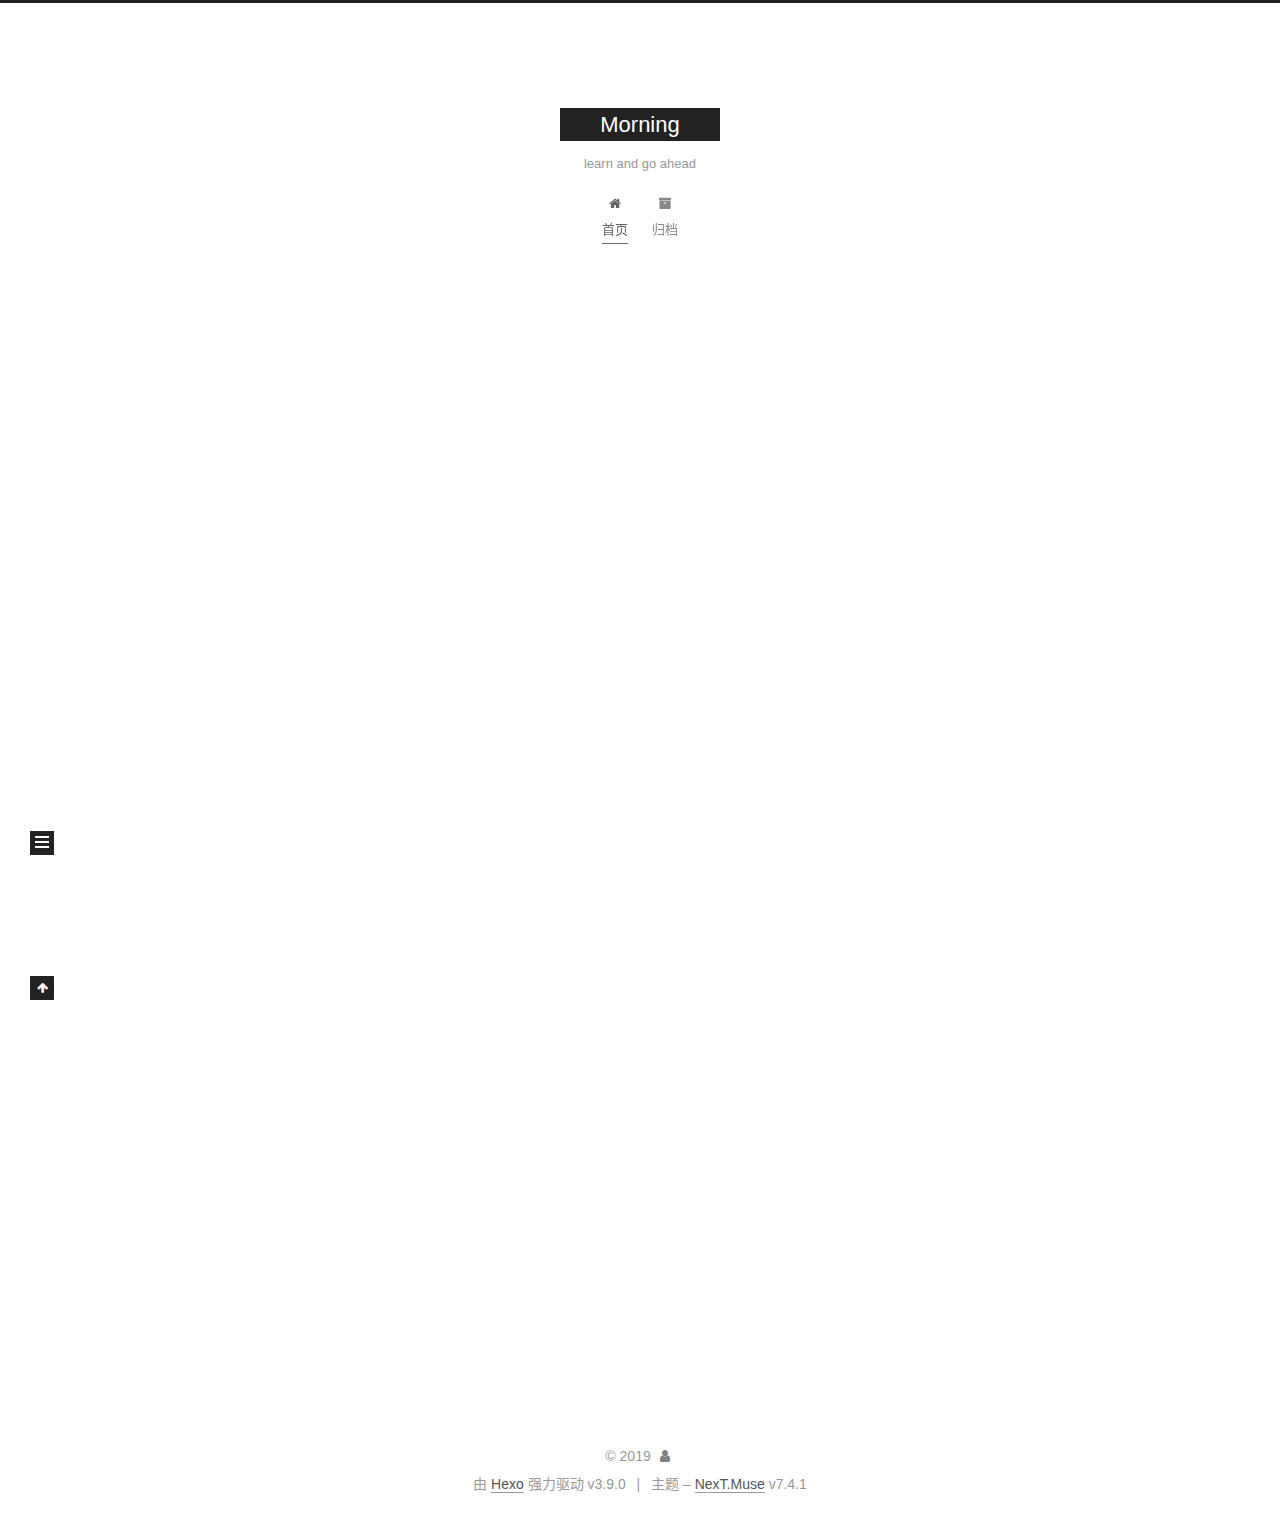
==== commit 1c1a0a41: "Site updated: 2019-10-02 13:49:47" ====
--- a/index.html
+++ b/index.html
@@ -59,14 +59,14 @@
 <meta name="keywords" content="python,algorithm,machine learning,deep learning">
 <meta property="og:type" content="website">
 <meta property="og:title" content="Morning">
-<meta property="og:url" content="http://yoursite.com/index.html">
+<meta property="og:url" content="https://sun-morning.github.io/index.html">
 <meta property="og:site_name" content="Morning">
 <meta property="og:description" content="I want to make intelligent robot dog,so I choose to learn artificialintelligence">
 <meta property="og:locale" content="zh-CN">
 <meta name="twitter:card" content="summary">
 <meta name="twitter:title" content="Morning">
 <meta name="twitter:description" content="I want to make intelligent robot dog,so I choose to learn artificialintelligence">
-  <link rel="canonical" href="http://yoursite.com/">
+  <link rel="canonical" href="https://sun-morning.github.io/">
 
 
 <script id="page-configurations">
@@ -196,7 +196,7 @@
   
   
   <div class="post-block home">
-    <link itemprop="mainEntityOfPage" href="http://yoursite.com/2019/10/02/hello-world/">
+    <link itemprop="mainEntityOfPage" href="https://sun-morning.github.io/2019/10/02/hello-world/">
 
     <span hidden itemprop="author" itemscope itemtype="http://schema.org/Person">
       <meta itemprop="name" content="">
--- a/css/main.css
+++ b/css/main.css
@@ -1156,7 +1156,7 @@
 }
 .links-of-author a::before,
 .links-of-author span.exturl::before {
-  background: #f74f94;
+  background: #73ffe3;
   border-radius: 50%;
   content: ' ';
   display: inline-block;
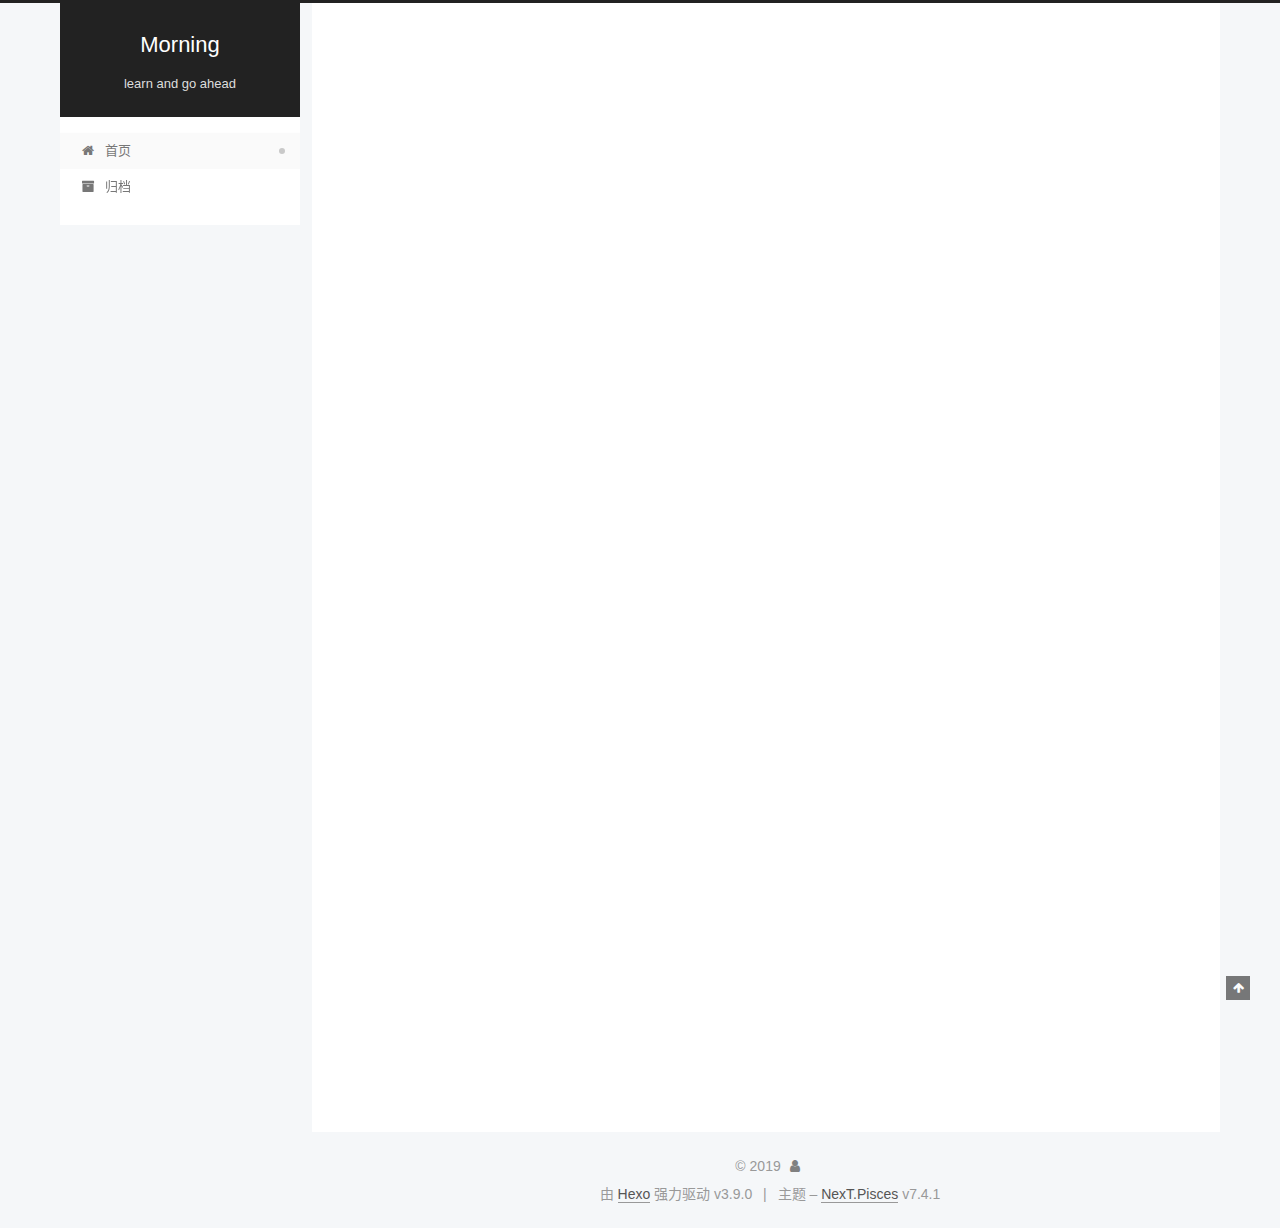
==== commit f665cb01: "Site updated: 2019-10-02 14:04:58" ====
--- a/index.html
+++ b/index.html
@@ -25,7 +25,7 @@
   var NexT = window.NexT || {};
   var CONFIG = {
     root: '/',
-    scheme: 'Muse',
+    scheme: 'Pisces',
     version: '7.4.1',
     exturl: false,
     sidebar: {"position":"left","display":"post","offset":12,"onmobile":false},
@@ -55,17 +55,17 @@
   };
 </script>
 
-  <meta name="description" content="I want to make intelligent robot dog,so I choose to learn artificialintelligence">
+  <meta name="description" content="I want to make intelligent robot dog,so I choose to learn artificial intelligence">
 <meta name="keywords" content="python,algorithm,machine learning,deep learning">
 <meta property="og:type" content="website">
 <meta property="og:title" content="Morning">
 <meta property="og:url" content="https://sun-morning.github.io/index.html">
 <meta property="og:site_name" content="Morning">
-<meta property="og:description" content="I want to make intelligent robot dog,so I choose to learn artificialintelligence">
+<meta property="og:description" content="I want to make intelligent robot dog,so I choose to learn artificial intelligence">
 <meta property="og:locale" content="zh-CN">
 <meta name="twitter:card" content="summary">
 <meta name="twitter:title" content="Morning">
-<meta name="twitter:description" content="I want to make intelligent robot dog,so I choose to learn artificialintelligence">
+<meta name="twitter:description" content="I want to make intelligent robot dog,so I choose to learn artificial intelligence">
   <link rel="canonical" href="https://sun-morning.github.io/">
 
 
@@ -172,8 +172,6 @@
   </li>
   </ul>
 
-    
-
 </nav>
 </div>
     </header>
@@ -188,6 +186,8 @@
     <main id="main" class="main">
       <div class="main-inner">
         <div class="content-wrap">
+            
+
           <div id="content" class="content">
             
   <div id="posts" class="posts-expand">
@@ -200,7 +200,7 @@
 
     <span hidden itemprop="author" itemscope itemtype="http://schema.org/Person">
       <meta itemprop="name" content="">
-      <meta itemprop="description" content="I want to make intelligent robot dog,so I choose to learn artificialintelligence">
+      <meta itemprop="description" content="I want to make intelligent robot dog,so I choose to learn artificial intelligence">
       <meta itemprop="image" content="/images/avatar.gif">
     </span>
 
@@ -309,7 +309,7 @@
       <div class="site-overview-wrap sidebar-panel">
         <div class="site-author motion-element" itemprop="author" itemscope itemtype="http://schema.org/Person">
   <p class="site-author-name" itemprop="name"></p>
-  <div class="site-description" itemprop="description">I want to make intelligent robot dog,so I choose to learn artificialintelligence</div>
+  <div class="site-description" itemprop="description">I want to make intelligent robot dog,so I choose to learn artificial intelligence</div>
 </div>
 <div class="site-state-wrap motion-element">
   <nav class="site-state">
@@ -347,7 +347,7 @@
 </div>
   <div class="powered-by">由 <a href="https://hexo.io" class="theme-link" rel="noopener" target="_blank">Hexo</a> 强力驱动 v3.9.0</div>
   <span class="post-meta-divider">|</span>
-  <div class="theme-info">主题 – <a href="https://theme-next.org" class="theme-link" rel="noopener" target="_blank">NexT.Muse</a> v7.4.1</div>
+  <div class="theme-info">主题 – <a href="https://theme-next.org" class="theme-link" rel="noopener" target="_blank">NexT.Pisces</a> v7.4.1</div>
 
         
 
@@ -372,7 +372,7 @@
   <script src="/lib/velocity/velocity.min.js?v=1.2.1"></script>
   <script src="/lib/velocity/velocity.ui.min.js?v=1.2.1"></script>
 <script src="/js/utils.js?v=7.4.1"></script><script src="/js/motion.js?v=7.4.1"></script>
-<script src="/js/schemes/muse.js?v=7.4.1"></script>
+<script src="/js/schemes/pisces.js?v=7.4.1"></script>
 <script src="/js/next-boot.js?v=7.4.1"></script>
 
 
--- a/css/main.css
+++ b/css/main.css
@@ -155,7 +155,7 @@
   height: 100%;
 }
 body {
-  background: #fff;
+  background: #f5f7f9;
   color: #555;
   font-family: 'Lato', "PingFang SC", "Microsoft YaHei", sans-serif;
   font-size: 1em;
@@ -295,10 +295,10 @@
   border-bottom-width: 1px;
 }
 .btn {
-  background: #222;
-  border: 2px solid #222;
-  border-radius: 0;
-  color: #fff;
+  background: #fff;
+  border: 2px solid #555;
+  border-radius: 2px;
+  color: #555;
   display: inline-block;
   font-size: 0.875em;
   line-height: 2;
@@ -310,9 +310,9 @@
   transition-property: background-color;
 }
 .btn:hover {
-  background: #fff;
+  background: #222;
   border-color: #222;
-  color: #222;
+  color: #fff;
 }
 .btn + .btn {
   margin: 0 0 8px 8px;
@@ -875,9 +875,9 @@
   margin: 0.1em 0.2em;
 }
 .comment-button-group .comment-button.active {
-  background: #fff;
+  background: #222;
   border-color: #222;
-  color: #222;
+  color: #fff;
 }
 .comment-position {
   display: none;
@@ -902,16 +902,16 @@
 }
 .main-inner {
   margin: 0 auto;
-  width: 700px;
+  width: calc(100% - 20px);
 }
 @media (min-width: 1200px) {
   .container .main-inner {
-    width: 800px;
+    width: 1160px;
   }
 }
 @media (min-width: 1600px) {
   .container .main-inner {
-    width: 900px;
+    width: 73%;
   }
 }
 .header {
@@ -921,16 +921,16 @@
   margin: 0 auto;
   padding: 100px 0 70px;
   position: relative;
-  width: 700px;
+  width: calc(100% - 20px);
 }
 @media (min-width: 1200px) {
   .container .header-inner {
-    width: 800px;
+    width: 1160px;
   }
 }
 @media (min-width: 1600px) {
   .container .header-inner {
-    width: 900px;
+    width: 73%;
   }
 }
 .headband {
@@ -973,7 +973,7 @@
   vertical-align: top;
 }
 .site-subtitle {
-  color: #999;
+  color: #ddd;
   font-size: 0.8125em;
   margin-top: 10px;
 }
@@ -1123,23 +1123,23 @@
   display: inline-block;
 }
 .site-author-image {
-  border: 2px solid #333;
+  border: 1px solid #eee;
   display: block;
   height: auto;
   margin: 0 auto;
-  max-width: 96px;
+  max-width: 120px;
   padding: 2px;
 }
 .site-author-name {
-  color: #f5f5f5;
-  font-weight: normal;
-  margin: 5px 0 0;
+  color: #222;
+  font-weight: 600;
+  margin: 0;
   text-align: center;
 }
 .site-description {
   color: #999;
-  font-size: 1em;
-  margin-top: 5px;
+  font-size: 0.8125em;
+  margin-top: 0;
   text-align: center;
 }
 .links-of-author {
@@ -1156,7 +1156,7 @@
 }
 .links-of-author a::before,
 .links-of-author span.exturl::before {
-  background: #73ffe3;
+  background: #deffb1;
   border-radius: 50%;
   content: ' ';
   display: inline-block;
@@ -1253,14 +1253,14 @@
   margin-left: 10px;
 }
 .sidebar-nav li:hover {
-  color: #f5f5f5;
+  color: #fc6423;
 }
 .sidebar-nav .sidebar-nav-active {
-  border-bottom-color: #87daff;
-  color: #87daff;
+  border-bottom-color: #fc6423;
+  color: #fc6423;
 }
 .sidebar-nav .sidebar-nav-active:hover {
-  color: #87daff;
+  color: #fc6423;
 }
 .sidebar-panel {
   display: none;
@@ -1287,7 +1287,7 @@
   }
 }
 .sidebar-toggle:hover .toggle-line {
-  background: #87daff;
+  background: #fc6423;
 }
 .post-toc-wrap {
   overflow-x: hidden;
@@ -1309,13 +1309,13 @@
   transition-delay: 0s;
   transition-duration: 0.2s;
   transition-timing-function: ease-in-out;
-  border-bottom-color: #555;
-  color: #999;
+  border-bottom-color: #ccc;
+  color: #666;
   transition-property: all;
 }
 .post-toc ol a:hover {
-  border-bottom-color: #ccc;
-  color: #ccc;
+  border-bottom-color: #000;
+  color: #000;
 }
 .post-toc .nav-item {
   line-height: 1.8;
@@ -1336,14 +1336,14 @@
   display: block;
 }
 .post-toc .nav .active > a {
-  border-bottom-color: #87daff;
-  color: #87daff;
+  border-bottom-color: #fc6423;
+  color: #fc6423;
 }
 .post-toc .nav .active-current > a {
-  color: #87daff;
+  color: #fc6423;
 }
 .post-toc .nav .active-current > a:hover {
-  color: #87daff;
+  color: #fc6423;
 }
 .site-state {
   display: flex;
@@ -1355,7 +1355,7 @@
   white-space: nowrap;
 }
 .site-state-item {
-  border-left: 1px solid #333;
+  border-left: 1px solid #eee;
   padding: 0 15px;
 }
 .site-state-item:first-child {
@@ -1367,13 +1367,13 @@
 .site-state-item-count {
   color: inherit;
   display: block;
-  font-size: 1.25em;
+  font-size: 1em;
   font-weight: 600;
   text-align: center;
 }
 .site-state-item-name {
-  color: inherit;
-  font-size: 0.875em;
+  color: #999;
+  font-size: 0.8125em;
 }
 .footer {
   color: #999;
@@ -1393,16 +1393,16 @@
   box-sizing: border-box;
   margin: 0 auto;
   text-align: center;
-  width: 700px;
+  width: calc(100% - 20px);
 }
 @media (min-width: 1200px) {
   .container .footer-inner {
-    width: 800px;
+    width: 1160px;
   }
 }
 @media (min-width: 1600px) {
   .container .footer-inner {
-    width: 900px;
+    width: 73%;
   }
 }
 .with-love {
@@ -1478,7 +1478,7 @@
   cursor: pointer;
   font-size: 12px;
   left: 30px;
-  opacity: 1;
+  opacity: 0.6;
   padding: 0 6px;
   position: fixed;
   text-align: center;
@@ -1493,10 +1493,10 @@
   display: none;
 }
 .back-to-top:hover {
-  color: #87daff;
+  color: #fc6423;
 }
 .back-to-top.back-to-top-on {
-  bottom: 19px;
+  bottom: 30px;
 }
 @media (max-width: 991px) {
   .back-to-top {
@@ -2154,113 +2154,334 @@
 .tag-cloud a:hover {
   color: #222 !important;
 }
-@media (max-width: 767px) {
-  .header-inner,
-  .container .main-inner,
+.header {
+  margin: 0 auto;
+  position: relative;
+  width: calc(100% - 20px);
+}
+@media (min-width: 1200px) {
+  .header {
+    width: 1160px;
+  }
+}
+@media (min-width: 1600px) {
+  .header {
+    width: 73%;
+  }
+}
+@media (max-width: 991px) {
+  .header {
+    width: auto;
+  }
+}
+.header-inner {
+  background: #fff;
+  border-radius: initial;
+  box-shadow: initial;
+  overflow: hidden;
+  padding: 0;
+  position: absolute;
+  top: 0;
+  width: 240px;
+}
+@media (min-width: 1200px) {
+  .container .header-inner {
+    width: 240px;
+  }
+}
+@media (max-width: 991px) {
+  .header-inner {
+    border-radius: initial;
+    position: relative;
+    width: auto;
+  }
+}
+.main::before,
+.main::after {
+  content: ' ';
+  display: table;
+}
+.main::after {
+  clear: both;
+}
+@media (max-width: 991px) {
+  .container .main-inner {
+    width: auto;
+  }
+}
+.content-wrap {
+  background: #fff;
+  border-radius: initial;
+  box-shadow: initial;
+  box-sizing: border-box;
+  float: right;
+  padding: 40px;
+  width: calc(100% - 252px);
+}
+@media (max-width: 991px) {
+  .content-wrap {
+    border-radius: initial;
+    padding: 20px;
+    width: 100%;
+  }
+}
+.sidebar {
+  background: #f5f7f9;
+  box-shadow: none;
+  float: left;
+  position: static;
+  width: 240px;
+}
+@media (max-width: 991px) {
+  .sidebar {
+    display: none;
+  }
+}
+.sidebar-toggle {
+  display: none;
+}
+.footer-inner {
+  padding-left: 260px;
+}
+.back-to-top {
+  left: auto;
+  right: 30px;
+}
+@media (max-width: 991px) {
+  .back-to-top {
+    right: 20px;
+  }
+}
+@media (max-width: 991px) {
   .footer-inner {
+    padding-left: 0;
+    padding-right: 0;
     width: auto;
   }
 }
-@media (max-width: 767px) {
-  .header-inner {
-    padding: 50px 0 35px;
-  }
-}
-embed {
-  display: block;
-  margin: 0 auto 25px auto;
-}
-.custom-logo .site-meta-headline {
-  text-align: center;
-}
-.custom-logo .brand {
+.site-brand-container {
+  position: relative;
+}
+.site-meta {
+  background: #222;
+  color: #fff;
+  padding: 20px 0;
+}
+@media (max-width: 991px) {
+  .site-meta {
+    box-shadow: 0 0 16px rgba(0,0,0,0.5);
+  }
+}
+.brand {
   background: none;
-}
-.custom-logo .site-title {
-  color: #222;
-  margin: 10px auto 0;
-}
-.custom-logo .site-title a {
-  border: 0;
+  padding: 0;
+}
+.brand:hover {
+  color: #fff;
+}
+.site-subtitle {
+  font-weight: initial;
+  margin: 10px 10px 0;
 }
 .custom-logo-image {
-  background: #fff;
-  margin: 0 auto;
-  max-width: 150px;
-  padding: 5px;
-}
-@media (max-width: 767px) {
+  margin-top: 20px;
+}
+@media (max-width: 991px) {
+  .custom-logo-image {
+    display: none;
+  }
+}
+.site-nav-toggle {
+  left: 20px;
+  top: 50%;
+  transform: translateY(-50%);
+}
+@media (min-width: 768px) and (max-width: 991px) {
+  .site-nav-toggle {
+    display: block;
+  }
+}
+.site-nav-toggle .toggle .toggle-line {
+  background-color: #fff;
+}
+.site-nav {
+  border-top: none;
+}
+@media (min-width: 768px) and (max-width: 991px) {
   .site-nav {
-    background: #fff;
-    border-bottom: 1px solid #ddd;
-    left: 0;
-    margin: 0;
-    padding: 0;
-    width: 100%;
-    z-index: 1030;
-  }
-}
-.site-nav-toggle {
-  top: 50px;
-}
-@media (max-width: 767px) {
-  .menu {
-    text-align: left;
+    display: none;
   }
 }
 .menu-item-active a,
 .menu .menu-item a:hover,
 .menu .menu-item span.exturl:hover {
-  border-bottom: 1px solid #222;
+  background: #f9f9f9;
+  border-bottom-color: #fff;
+}
+.menu-item-active a::after,
+.menu .menu-item a:hover::after,
+.menu .menu-item span.exturl:hover::after {
+  background-color: #bbb;
+  border-radius: 50%;
+  content: ' ';
+  height: 6px;
+  margin-top: -3px;
+  position: absolute;
+  right: 15px;
+  top: 50%;
+  width: 6px;
+}
+.menu .menu-item {
+  display: block;
+  margin: 0;
+}
+.menu .menu-item a,
+.menu .menu-item span.exturl {
+  padding: 5px 20px;
+  position: relative;
+  text-align: left;
+  transition-property: background-color;
+  transition-delay: 0s;
+  transition-duration: 0.2s;
+  transition-timing-function: ease-in-out;
+}
+.menu .menu-item .badge {
+  background-color: #ccc;
+  border-radius: 10px;
+  color: #fff;
+  float: right;
+  padding: 2px 5px;
+  text-shadow: 1px 1px 0 rgba(0,0,0,0.1);
+  vertical-align: middle;
+}
+.sub-menu {
+  background: #fff;
+  border-bottom: 1px solid #ddd;
+  margin: 0;
+  padding: 6px 0;
+}
+.sub-menu .menu-item {
+  display: inline-block;
+}
+.sub-menu .menu-item a,
+.sub-menu .menu-item span.exturl {
+  margin: 5px 10px;
+  padding: initial;
+}
+.sub-menu .menu-item a:hover,
+.sub-menu .menu-item span.exturl:hover {
+  background: initial;
+  color: #fc6423;
+}
+.sub-menu .menu-item-active a {
+  background: #fff;
+  border-bottom-color: #fc6423;
+  color: #fc6423;
+}
+.sub-menu .menu-item-active a:hover {
+  background: #fff;
+  border-bottom-color: #fc6423;
+}
+.sub-menu .menu-item-active a::after {
+  content: initial;
+}
+.sidebar {
+  bottom: auto;
+  right: auto;
+}
+.sidebar a,
+.sidebar span.exturl {
+  color: #555;
+}
+.sidebar a:hover,
+.sidebar span.exturl:hover {
+  border-bottom-color: #222;
   color: #222;
 }
-@media (max-width: 767px) {
-  .menu-item-active a,
-  .menu .menu-item a:hover,
-  .menu .menu-item span.exturl:hover {
-    border-bottom: 1px dotted #ddd;
-  }
-}
-@media (max-width: 767px) {
-  .menu .menu-item {
-    display: block;
-    margin: 0 10px;
-    vertical-align: top;
-  }
-}
-@media (max-width: 767px) {
-  .menu .menu-item a,
-  .menu .menu-item span.exturl {
-    padding: 5px 10px;
-  }
-}
-@media (min-width: 768px) and (max-width: 991px) {
-  .menu .menu-item .fa {
-    display: block;
-    line-height: 2;
-    margin-right: 0;
-    width: 100%;
-  }
-}
-@media (min-width: 992px) {
-  .menu .menu-item .fa {
-    display: block;
-    line-height: 2;
-    margin-right: 0;
-    width: 100%;
-  }
-}
-.menu .menu-item .badge {
-  background-color: #eee;
-  padding: 1px 4px;
-}
-.sidebar {
-  left: -320px;
-}
-.sidebar.sidebar-active {
-  left: 0;
-}
-.sidebar {
-  transition: all 0.4s;
-  width: 320px;
-}
+.sidebar-inner {
+  background: #fff;
+  border-radius: initial;
+  box-shadow: initial;
+  box-sizing: border-box;
+  color: #555;
+  width: 240px;
+  opacity: 0;
+}
+.sidebar-inner.affix {
+  position: fixed;
+  top: 12px;
+}
+.sidebar-inner.affix-bottom {
+  position: absolute;
+}
+.site-state-item {
+  padding: 0 10px;
+}
+.feed-link,
+.chat {
+  border-bottom: 1px dotted #ccc;
+  border-top: 1px dotted #ccc;
+  text-align: center;
+}
+.feed-link a,
+.chat a {
+  border: 0;
+  color: #fc6423;
+  display: block;
+}
+.feed-link a:hover,
+.chat a:hover {
+  background: none;
+  border: 0;
+  color: #e34603;
+}
+.feed-link a:hover .fa,
+.chat a:hover .fa {
+  color: #e34603;
+}
+.links-of-author {
+  display: flex;
+  flex-wrap: wrap;
+  justify-content: center;
+}
+.links-of-author-item {
+  margin: 5px 0 0;
+  width: 50%;
+}
+.links-of-author-item a,
+.links-of-author-item span.exturl {
+  box-sizing: border-box;
+  display: inline-block;
+  margin-bottom: 0;
+  margin-right: 0;
+  max-width: 216px;
+  overflow: hidden;
+  padding: 0 5px;
+  text-overflow: ellipsis;
+  white-space: nowrap;
+}
+.links-of-author-item a,
+.links-of-author-item span.exturl {
+  border-bottom: none;
+  display: block;
+  text-decoration: none;
+}
+.links-of-author-item a::before,
+.links-of-author-item span.exturl::before {
+  display: none;
+}
+.links-of-author-item a:hover,
+.links-of-author-item span.exturl:hover {
+  background: #eee;
+  border-radius: 4px;
+}
+.links-of-author-item .fa {
+  margin-right: 2px;
+}
+.links-of-blogroll {
+  padding: 3px 0 0;
+  text-align: center;
+}
+.links-of-blogroll-item {
+  padding: 0;
+}
